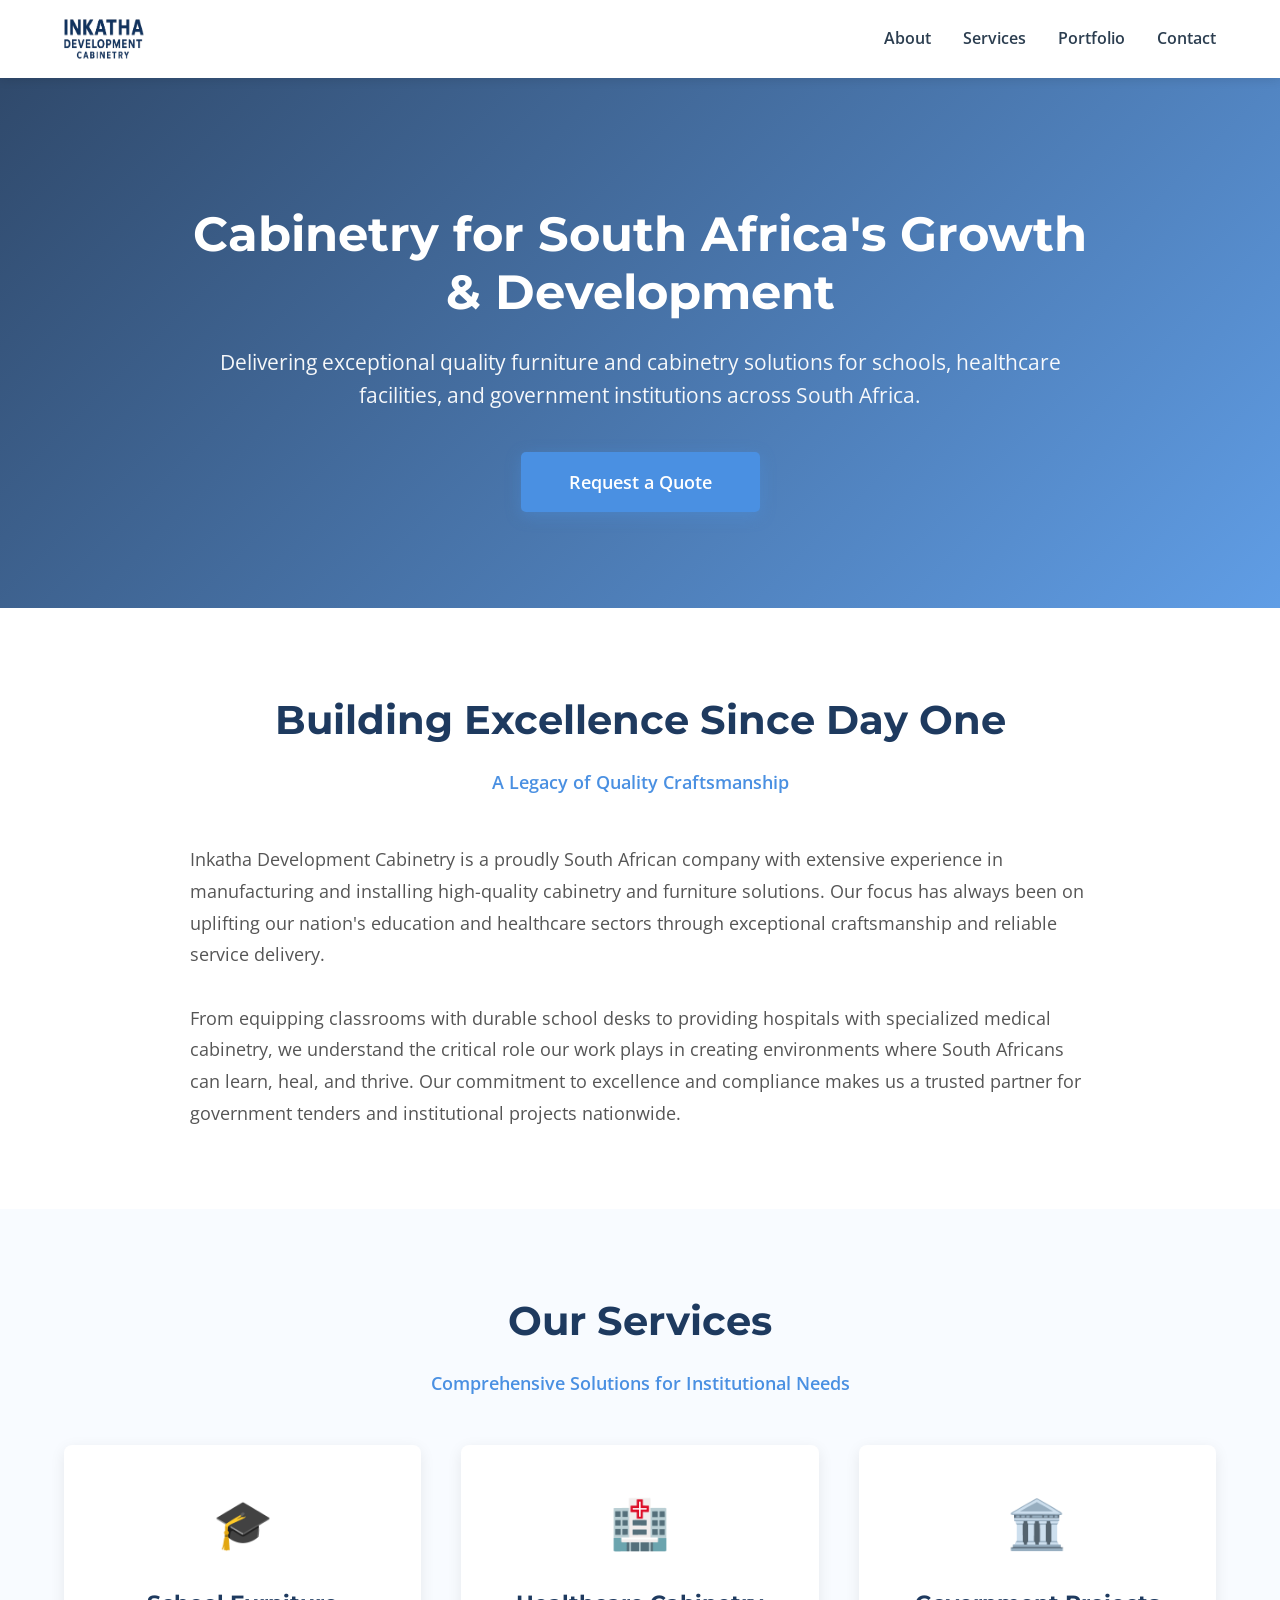
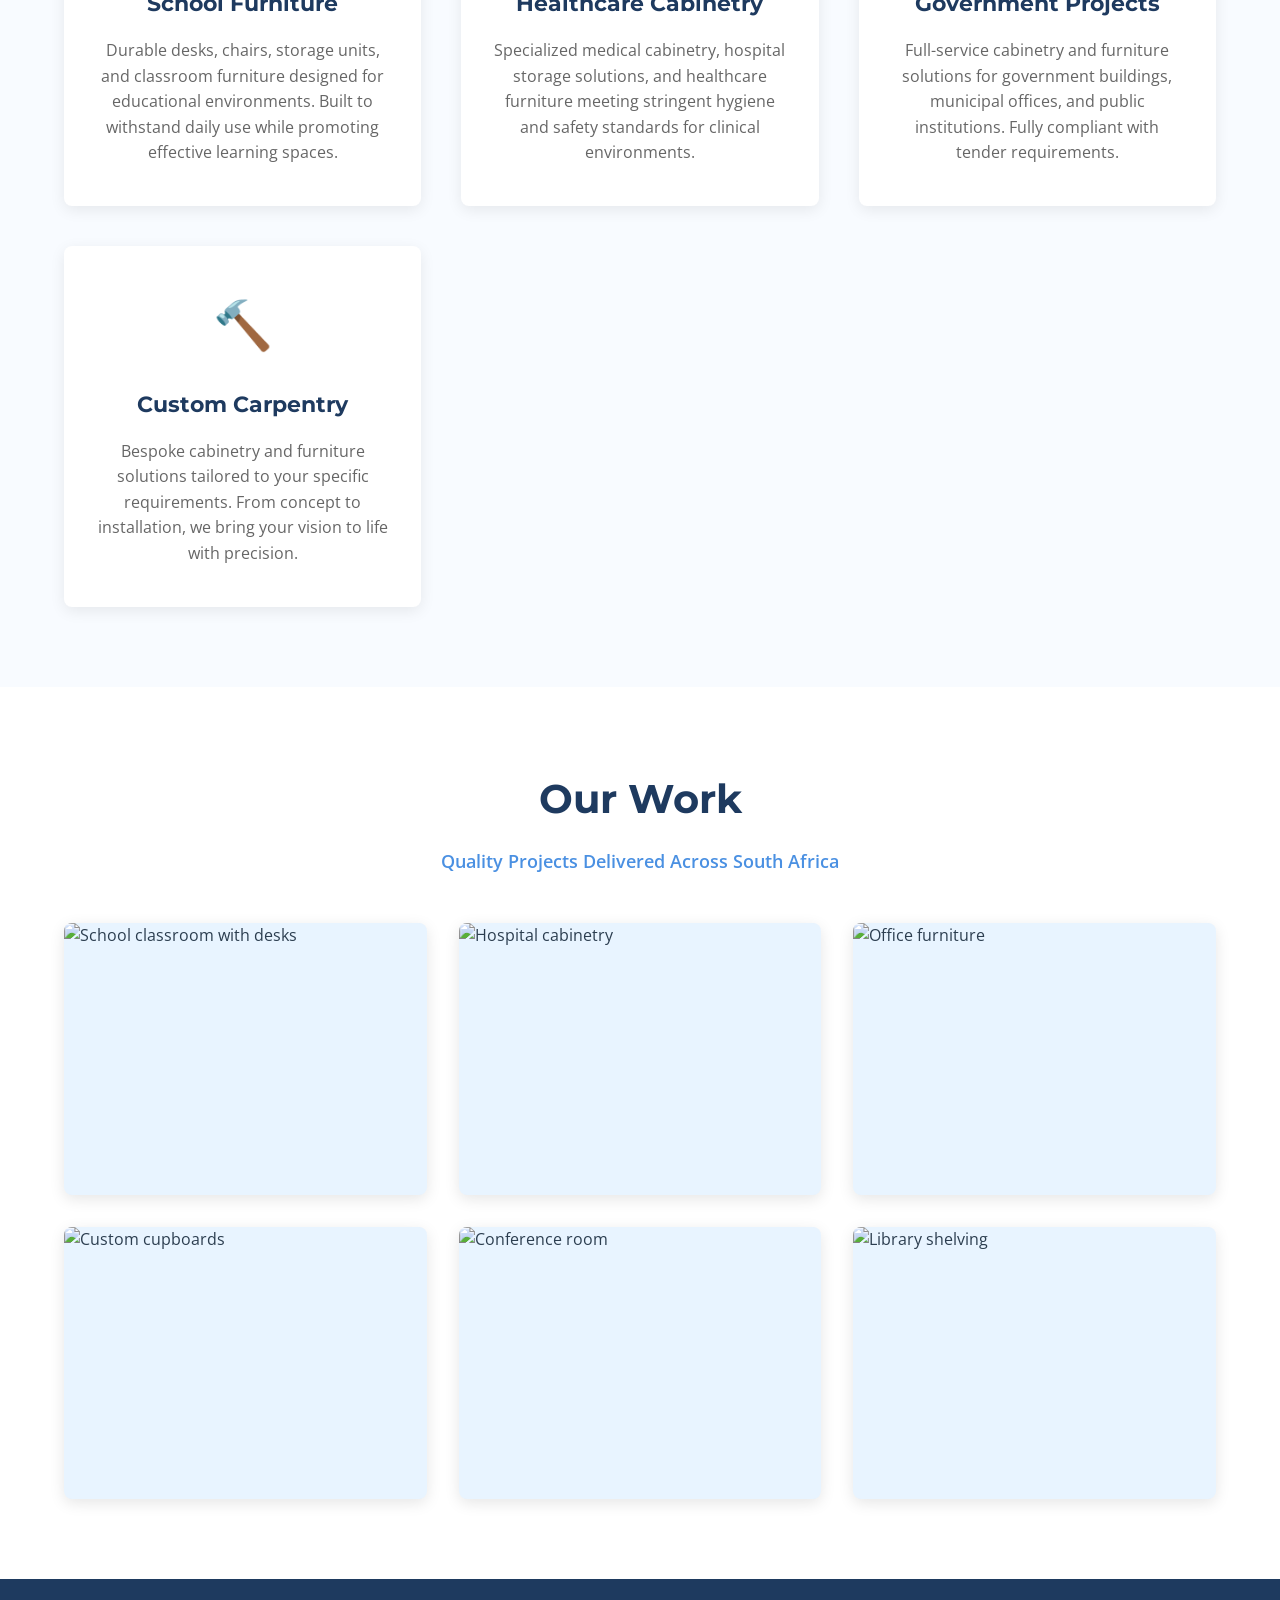
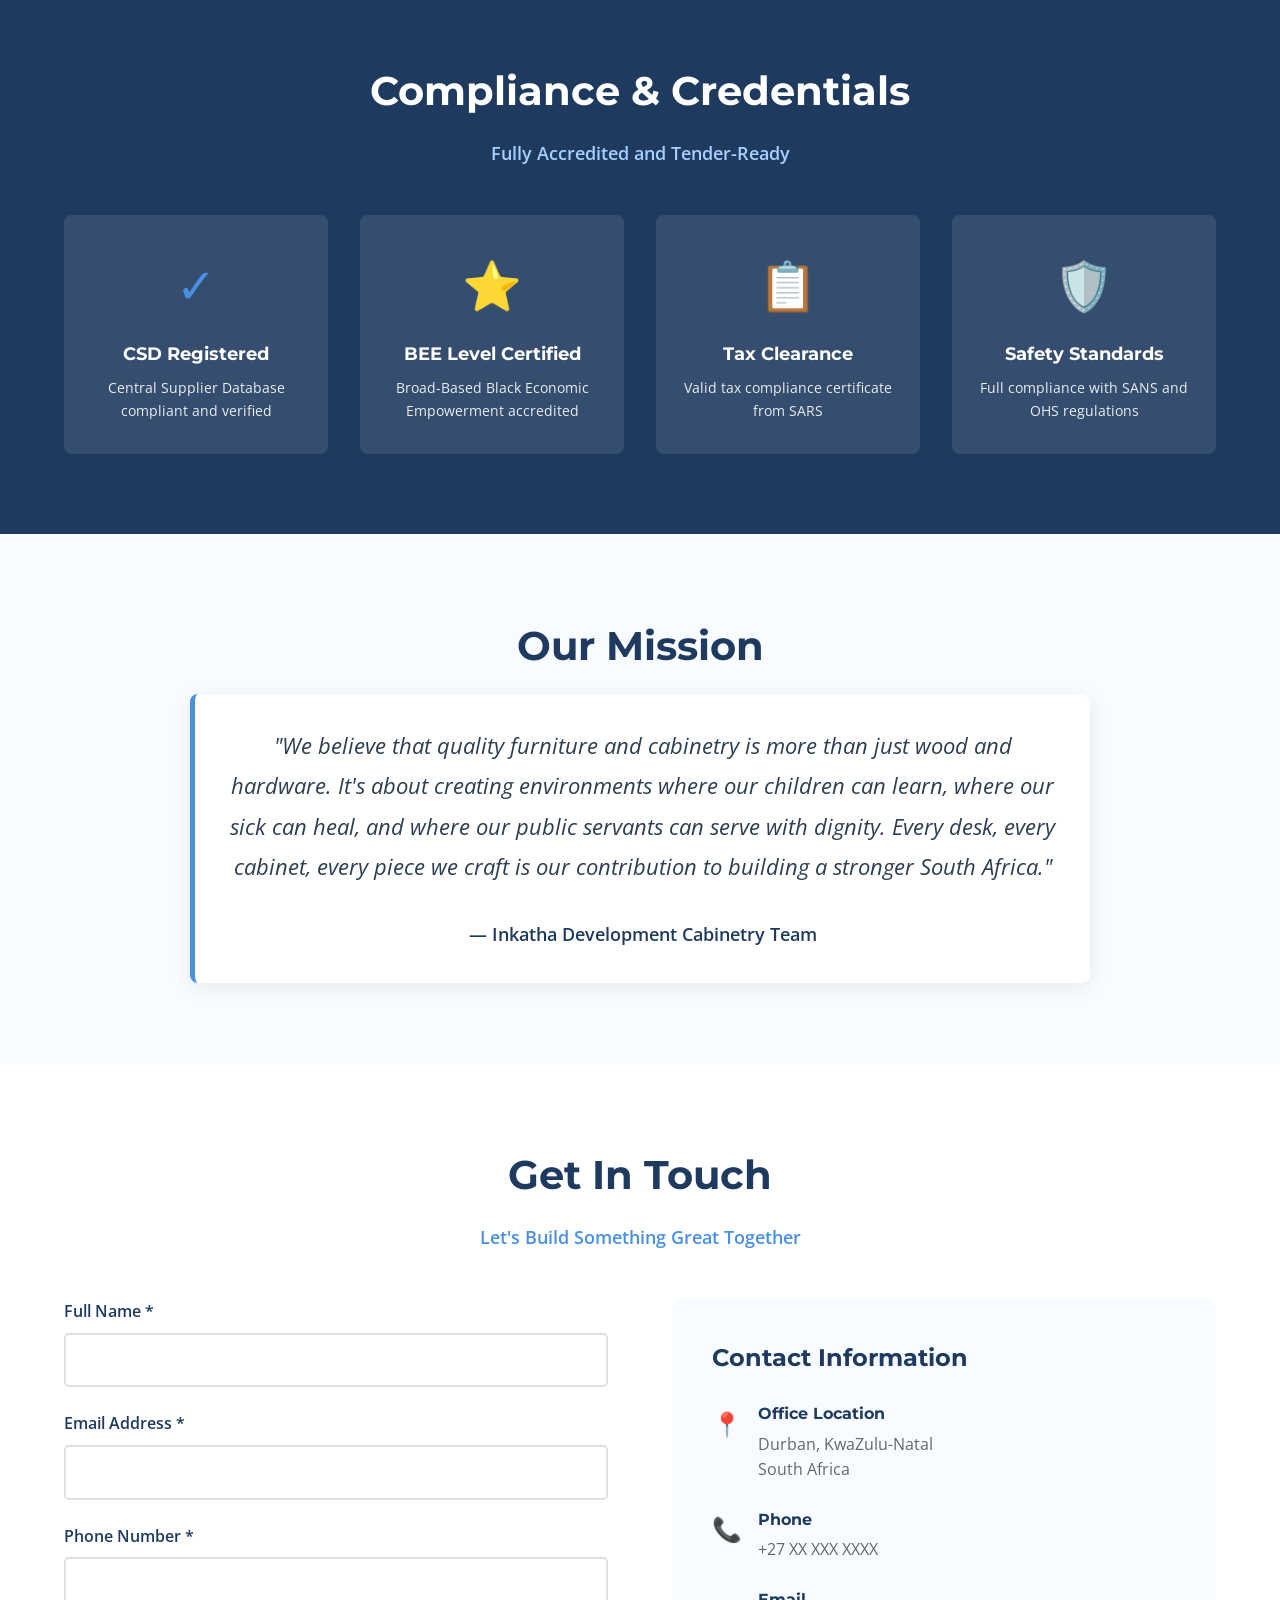
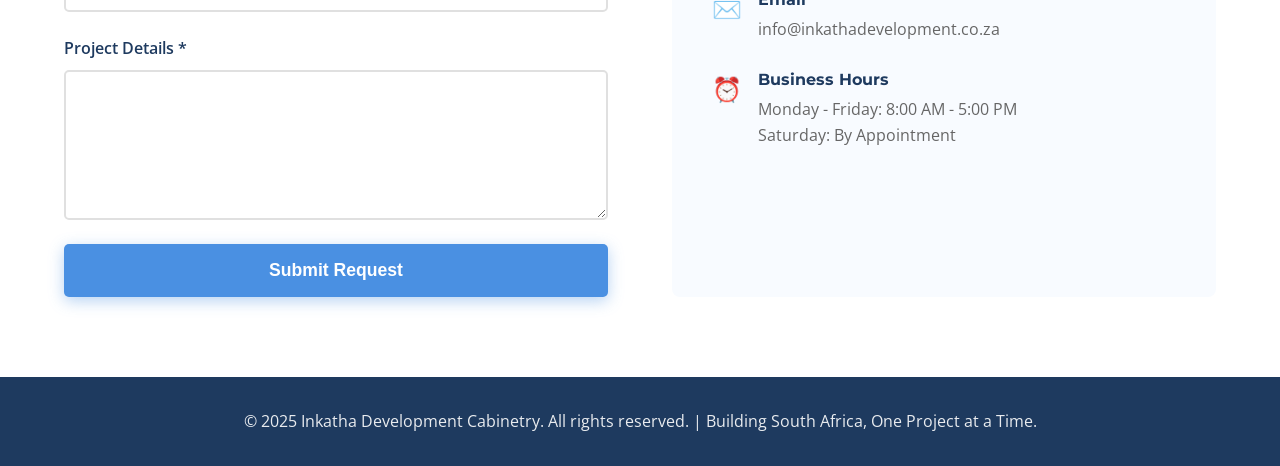
==== index.html @ 053eae83 "added" ====
<!DOCTYPE html>
<html lang="en">
  <head>
    <link rel="stylesheet" href="/styles/navbar.css" />
    <link rel="stylesheet" href="/styles/footer.css" />
    <meta charset="UTF-8" />
    <meta name="viewport" content="width=device-width, initial-scale=1.0" />
    <title>
      Inkatha Development Cabinetry | Professional Cabinetry Solutions
    </title>
    <link
      href="https://fonts.googleapis.com/css2?family=Montserrat:wght@400;600;700&family=Open+Sans:wght@400;600&display=swap"
      rel="stylesheet"
    />
    <style>
      * {
        margin: 0;
        padding: 0;
        box-sizing: border-box;
      }

      body {
        font-family: "Open Sans", sans-serif;
        color: #2c3e50;
        line-height: 1.6;
      }

      h1,
      h2,
      h3,
      h4 {
        font-family: "Montserrat", sans-serif;
      }

      /* Hero Section */
      .hero {
        background: linear-gradient(
            135deg,
            rgba(30, 58, 95, 0.92),
            rgba(74, 144, 226, 0.88)
          ),
          url("https://images.unsplash.com/photo-1497366216548-37526070297c?w=1600")
            center/cover;
        color: white;
        padding: 8rem 5% 6rem;
        text-align: center;
      }

      .hero-content {
        max-width: 900px;
        margin: 0 auto;
      }

      .hero h1 {
        font-size: 3rem;
        margin-bottom: 1.5rem;
        font-weight: 700;
        line-height: 1.2;
      }

      .hero p {
        font-size: 1.3rem;
        margin-bottom: 2.5rem;
        opacity: 0.95;
      }

      .cta-button {
        background: #4a90e2;
        color: white;
        padding: 1rem 3rem;
        font-size: 1.1rem;
        font-weight: 600;
        border: none;
        border-radius: 5px;
        cursor: pointer;
        text-decoration: none;
        display: inline-block;
        transition: all 0.3s;
        box-shadow: 0 4px 15px rgba(74, 144, 226, 0.4);
      }

      .cta-button:hover {
        background: #357abd;
        transform: translateY(-2px);
        box-shadow: 0 6px 20px rgba(74, 144, 226, 0.6);
      }

      /* About Section */
      .about {
        padding: 5rem 5%;
        background: white;
      }

      .section-content {
        max-width: 1200px;
        margin: 0 auto;
      }

      .section-title {
        font-size: 2.5rem;
        color: #1e3a5f;
        margin-bottom: 1rem;
        text-align: center;
      }

      .section-subtitle {
        text-align: center;
        color: #4a90e2;
        font-size: 1.1rem;
        margin-bottom: 3rem;
        font-weight: 600;
      }

      .about-text {
        font-size: 1.1rem;
        line-height: 1.8;
        color: #555;
        max-width: 900px;
        margin: 0 auto;
      }

      /* Services Section */
      .services {
        padding: 5rem 5%;
        background: #f8fbff;
      }

      .services-grid {
        display: grid;
        grid-template-columns: repeat(auto-fit, minmax(280px, 1fr));
        gap: 2.5rem;
        margin-top: 3rem;
      }

      .service-card {
        background: white;
        padding: 2.5rem 2rem;
        border-radius: 8px;
        text-align: center;
        box-shadow: 0 4px 15px rgba(0, 0, 0, 0.08);
        transition: transform 0.3s, box-shadow 0.3s;
      }

      .service-card:hover {
        transform: translateY(-5px);
        box-shadow: 0 8px 25px rgba(74, 144, 226, 0.15);
      }

      .service-icon {
        font-size: 3rem;
        margin-bottom: 1.5rem;
        color: #4a90e2;
      }

      .service-card h3 {
        font-size: 1.4rem;
        color: #1e3a5f;
        margin-bottom: 1rem;
      }

      .service-card p {
        color: #666;
        line-height: 1.6;
      }

      /* Portfolio Section */
      .portfolio {
        padding: 5rem 5%;
        background: white;
      }

      .portfolio-grid {
        display: grid;
        grid-template-columns: repeat(auto-fit, minmax(300px, 1fr));
        gap: 2rem;
        margin-top: 3rem;
      }

      .portfolio-item {
        position: relative;
        overflow: hidden;
        border-radius: 8px;
        box-shadow: 0 4px 15px rgba(0, 0, 0, 0.1);
        aspect-ratio: 4/3;
        background: #e8f4ff;
      }

      .portfolio-item img {
        width: 100%;
        height: 100%;
        object-fit: cover;
        transition: transform 0.3s;
      }

      .portfolio-item:hover img {
        transform: scale(1.05);
      }

      .portfolio-caption {
        position: absolute;
        bottom: 0;
        left: 0;
        right: 0;
        background: linear-gradient(transparent, rgba(30, 58, 95, 0.95));
        color: white;
        padding: 2rem 1.5rem 1.5rem;
        transform: translateY(100%);
        transition: transform 0.3s;
      }

      .portfolio-item:hover .portfolio-caption {
        transform: translateY(0);
      }

      .portfolio-caption h4 {
        font-size: 1.2rem;
        margin-bottom: 0.5rem;
      }

      /* Compliance Section */
      .compliance {
        padding: 5rem 5%;
        background: #1e3a5f;
        color: white;
      }

      .compliance .section-title {
        color: white;
      }

      .compliance .section-subtitle {
        color: #a8d0ff;
      }

      .credentials-grid {
        display: grid;
        grid-template-columns: repeat(auto-fit, minmax(200px, 1fr));
        gap: 2rem;
        margin-top: 3rem;
      }

      .credential-item {
        text-align: center;
        padding: 2rem 1rem;
        background: rgba(255, 255, 255, 0.1);
        border-radius: 8px;
        transition: background 0.3s;
      }

      .credential-item:hover {
        background: rgba(255, 255, 255, 0.15);
      }

      .credential-icon {
        font-size: 3rem;
        margin-bottom: 1rem;
        color: #4a90e2;
      }

      .credential-item h4 {
        font-size: 1.1rem;
        margin-bottom: 0.5rem;
      }

      .credential-item p {
        font-size: 0.9rem;
        opacity: 0.9;
      }

      /* Testimonial Section */
      .testimonial {
        padding: 5rem 5%;
        background: #f8fbff;
        text-align: center;
      }

      .mission-statement {
        max-width: 900px;
        margin: 0 auto;
        font-size: 1.4rem;
        line-height: 1.8;
        color: #2c3e50;
        font-style: italic;
        padding: 2rem;
        border-left: 5px solid #4a90e2;
        background: white;
        border-radius: 8px;
        box-shadow: 0 4px 20px rgba(0, 0, 0, 0.08);
      }

      .mission-author {
        margin-top: 2rem;
        font-style: normal;
        font-weight: 600;
        color: #1e3a5f;
        font-size: 1.1rem;
      }

      /* Contact Section */
      .contact {
        padding: 5rem 5%;
        background: white;
      }

      .contact-container {
        display: grid;
        grid-template-columns: 1fr 1fr;
        gap: 4rem;
        max-width: 1200px;
        margin: 3rem auto 0;
      }

      .contact-form {
        display: flex;
        flex-direction: column;
        gap: 1.5rem;
      }

      .form-group {
        display: flex;
        flex-direction: column;
      }

      .form-group label {
        margin-bottom: 0.5rem;
        color: #1e3a5f;
        font-weight: 600;
      }

      .form-group input,
      .form-group textarea {
        padding: 0.9rem;
        border: 2px solid #e0e0e0;
        border-radius: 5px;
        font-family: "Open Sans", sans-serif;
        font-size: 1rem;
        transition: border-color 0.3s;
      }

      .form-group input:focus,
      .form-group textarea:focus {
        outline: none;
        border-color: #4a90e2;
      }

      .form-group textarea {
        resize: vertical;
        min-height: 150px;
      }

      .contact-info {
        background: #f8fbff;
        padding: 2.5rem;
        border-radius: 8px;
      }

      .contact-info h3 {
        color: #1e3a5f;
        margin-bottom: 1.5rem;
        font-size: 1.5rem;
      }

      .info-item {
        display: flex;
        align-items: flex-start;
        margin-bottom: 1.5rem;
      }

      .info-icon {
        font-size: 1.5rem;
        color: #4a90e2;
        margin-right: 1rem;
        margin-top: 0.2rem;
      }

      .info-text h4 {
        color: #1e3a5f;
        margin-bottom: 0.3rem;
        font-size: 1rem;
      }

      .info-text p {
        color: #666;
        line-height: 1.6;
      }

      /* Footer */
      footer {
        background: #1e3a5f;
        color: white;
        padding: 2rem 5%;
        text-align: center;
      }

      footer p {
        opacity: 0.9;
      }

      /* Responsive Design */
      @media (max-width: 768px) {
        .hero h1 {
          font-size: 2rem;
        }

        .hero p {
          font-size: 1.1rem;
        }

        .contact-container {
          grid-template-columns: 1fr;
          gap: 2rem;
        }

        .section-title {
          font-size: 2rem;
        }
      }
    </style>
  </head>
  <body>
    <!-- Navigation -->
    <nav>
      <div class="nav-container">
        <img src="/images/logo.png" height="40px" width="80px" alt="">
        <ul class="nav-links">
          <li><a href="#about">About</a></li>
          <li><a href="#services">Services</a></li>
          <li><a href="#portfolio">Portfolio</a></li>
          <li><a href="#contact">Contact</a></li>
        </ul>
      </div>
    </nav>

    <!-- Hero Section -->
    <section class="hero">
      <div class="hero-content">
        <h1>Cabinetry for South Africa's Growth & Development</h1>
        <p>
          Delivering exceptional quality furniture and cabinetry solutions for
          schools, healthcare facilities, and government institutions across
          South Africa.
        </p>
        <a href="#contact" class="cta-button">Request a Quote</a>
      </div>
    </section>

    <!-- About Section -->
    <section class="about" id="about">
      <div class="section-content">
        <h2 class="section-title">Building Excellence Since Day One</h2>
        <p class="section-subtitle">A Legacy of Quality Craftsmanship</p>
        <div class="about-text">
          <p>
            Inkatha Development Cabinetry is a proudly South African company
            with extensive experience in manufacturing and installing
            high-quality cabinetry and furniture solutions. Our focus has always
            been on uplifting our nation's education and healthcare sectors
            through exceptional craftsmanship and reliable service delivery.
          </p>
          <br />
          <p>
            From equipping classrooms with durable school desks to providing
            hospitals with specialized medical cabinetry, we understand the
            critical role our work plays in creating environments where South
            Africans can learn, heal, and thrive. Our commitment to excellence
            and compliance makes us a trusted partner for government tenders and
            institutional projects nationwide.
          </p>
        </div>
      </div>
    </section>

    <!-- Services Section -->
    <section class="services" id="services">
      <div class="section-content">
        <h2 class="section-title">Our Services</h2>
        <p class="section-subtitle">
          Comprehensive Solutions for Institutional Needs
        </p>
        <div class="services-grid">
          <div class="service-card">
            <div class="service-icon">🎓</div>
            <h3>School Furniture</h3>
            <p>
              Durable desks, chairs, storage units, and classroom furniture
              designed for educational environments. Built to withstand daily
              use while promoting effective learning spaces.
            </p>
          </div>
          <div class="service-card">
            <div class="service-icon">🏥</div>
            <h3>Healthcare Cabinetry</h3>
            <p>
              Specialized medical cabinetry, hospital storage solutions, and
              healthcare furniture meeting stringent hygiene and safety
              standards for clinical environments.
            </p>
          </div>
          <div class="service-card">
            <div class="service-icon">🏛️</div>
            <h3>Government Projects</h3>
            <p>
              Full-service cabinetry and furniture solutions for government
              buildings, municipal offices, and public institutions. Fully
              compliant with tender requirements.
            </p>
          </div>
          <div class="service-card">
            <div class="service-icon">🔨</div>
            <h3>Custom Carpentry</h3>
            <p>
              Bespoke cabinetry and furniture solutions tailored to your
              specific requirements. From concept to installation, we bring your
              vision to life with precision.
            </p>
          </div>
        </div>
      </div>
    </section>

    <!-- Portfolio Section -->
    <section class="portfolio" id="portfolio">
      <div class="section-content">
        <h2 class="section-title">Our Work</h2>
        <p class="section-subtitle">
          Quality Projects Delivered Across South Africa
        </p>
        <div class="portfolio-grid">
          <div class="portfolio-item">
            <img
              src="https://images.unsplash.com/photo-1509062522246-3755977927d7?w=600"
              alt="School classroom with desks"
            />
            <div class="portfolio-caption">
              <h4>Primary School Desks</h4>
              <p>
                Complete classroom furniture installation for 15 classrooms in
                KZN
              </p>
            </div>
          </div>
          <div class="portfolio-item">
            <img
              src="https://images.unsplash.com/photo-1519494026892-80bbd2d6fd0d?w=600"
              alt="Hospital cabinetry"
            />
            <div class="portfolio-caption">
              <h4>Medical Storage Units</h4>
              <p>
                Custom cabinetry for hospital pharmacy and storage facilities
              </p>
            </div>
          </div>
          <div class="portfolio-item">
            <img
              src="https://images.unsplash.com/photo-1497366811353-6870744d04b2?w=600"
              alt="Office furniture"
            />
            <div class="portfolio-caption">
              <h4>Government Office Fit-Out</h4>
              <p>Complete office furniture solution for municipal building</p>
            </div>
          </div>
          <div class="portfolio-item">
            <img
              src="https://images.unsplash.com/photo-1581291518633-83b4ebd1d83e?w=600"
              alt="Custom cupboards"
            />
            <div class="portfolio-caption">
              <h4>Storage Solutions</h4>
              <p>Heavy-duty storage cupboards for educational institution</p>
            </div>
          </div>
          <div class="portfolio-item">
            <img
              src="https://images.unsplash.com/photo-1497366754035-f200968a6e72?w=600"
              alt="Conference room"
            />
            <div class="portfolio-caption">
              <h4>Boardroom Furniture</h4>
              <p>Elegant conference tables and seating for corporate client</p>
            </div>
          </div>
          <div class="portfolio-item">
            <img
              src="https://images.unsplash.com/photo-1454165804606-c3d57bc86b40?w=600"
              alt="Library shelving"
            />
            <div class="portfolio-caption">
              <h4>Library Shelving Systems</h4>
              <p>Custom shelving and study furniture for school library</p>
            </div>
          </div>
        </div>
      </div>
    </section>

    <!-- Compliance Section -->
    <section class="compliance">
      <div class="section-content">
        <h2 class="section-title">Compliance & Credentials</h2>
        <p class="section-subtitle">Fully Accredited and Tender-Ready</p>
        <div class="credentials-grid">
          <div class="credential-item">
            <div class="credential-icon">✓</div>
            <h4>CSD Registered</h4>
            <p>Central Supplier Database compliant and verified</p>
          </div>
          <div class="credential-item">
            <div class="credential-icon">⭐</div>
            <h4>BEE Level Certified</h4>
            <p>Broad-Based Black Economic Empowerment accredited</p>
          </div>
          <div class="credential-item">
            <div class="credential-icon">📋</div>
            <h4>Tax Clearance</h4>
            <p>Valid tax compliance certificate from SARS</p>
          </div>
          <div class="credential-item">
            <div class="credential-icon">🛡️</div>
            <h4>Safety Standards</h4>
            <p>Full compliance with SANS and OHS regulations</p>
          </div>
        </div>
      </div>
    </section>

    <!-- Testimonial/Mission Section -->
    <section class="testimonial">
      <div class="section-content">
        <h2 class="section-title">Our Mission</h2>
        <div class="mission-statement">
          "We believe that quality furniture and cabinetry is more than just
          wood and hardware. It's about creating environments where our children
          can learn, where our sick can heal, and where our public servants can
          serve with dignity. Every desk, every cabinet, every piece we craft is
          our contribution to building a stronger South Africa."
          <p class="mission-author">— Inkatha Development Cabinetry Team</p>
        </div>
      </div>
    </section>

    <!-- Contact Section -->
    <section class="contact" id="contact">
      <div class="section-content">
        <h2 class="section-title">Get In Touch</h2>
        <p class="section-subtitle">Let's Build Something Great Together</p>
        <div class="contact-container">
          <form class="contact-form">
            <div class="form-group">
              <label for="name">Full Name *</label>
              <input type="text" id="name" name="name" required />
            </div>
            <div class="form-group">
              <label for="email">Email Address *</label>
              <input type="email" id="email" name="email" required />
            </div>
            <div class="form-group">
              <label for="phone">Phone Number *</label>
              <input type="tel" id="phone" name="phone" required />
            </div>
            <div class="form-group">
              <label for="message">Project Details *</label>
              <textarea id="message" name="message" required></textarea>
            </div>
            <button type="submit" class="cta-button">Submit Request</button>
          </form>
          <div class="contact-info">
            <h3>Contact Information</h3>
            <div class="info-item">
              <div class="info-icon">📍</div>
              <div class="info-text">
                <h4>Office Location</h4>
                <p>Durban, KwaZulu-Natal<br />South Africa</p>
              </div>
            </div>
            <div class="info-item">
              <div class="info-icon">📞</div>
              <div class="info-text">
                <h4>Phone</h4>
                <p>+27 XX XXX XXXX</p>
              </div>
            </div>
            <div class="info-item">
              <div class="info-icon">✉️</div>
              <div class="info-text">
                <h4>Email</h4>
                <p>info@inkathadevelopment.co.za</p>
              </div>
            </div>
            <div class="info-item">
              <div class="info-icon">⏰</div>
              <div class="info-text">
                <h4>Business Hours</h4>
                <p>
                  Monday - Friday: 8:00 AM - 5:00 PM<br />Saturday: By
                  Appointment
                </p>
              </div>
            </div>
          </div>
        </div>
      </div>
    </section>

    <!-- Footer -->
    <footer>
      <p>
        &copy; 2025 Inkatha Development Cabinetry. All rights reserved. |
        Building South Africa, One Project at a Time.
      </p>
    </footer>
  </body>
</html>
---- styles/navbar.css ----
/* Navigation */
nav {
    background: white;
    padding: 1.2rem 5%;
    box-shadow: 0 2px 10px rgba(0,0,0,0.1);
    position: sticky;
    top: 0;
    z-index: 1000;
}

.nav-container {
    max-width: 1400px;
    margin: 0 auto;
    display: flex;
    justify-content: space-between;
    align-items: center;
}

.logo {
    font-size: 1.5rem;
    font-weight: 700;
    color: #1e3a5f;
    font-family: 'Montserrat', sans-serif;
}

.nav-links {
    display: flex;
    gap: 2rem;
    list-style: none;
}

.nav-links a {
    color: #2c3e50;
    text-decoration: none;
    font-weight: 600;
    transition: color 0.3s;
}

.nav-links a:hover {
    color: #4a90e2;
}

/* Responsive Design for Navigation */
@media (max-width: 768px) {
    .nav-links {
        display: none;
    }
}
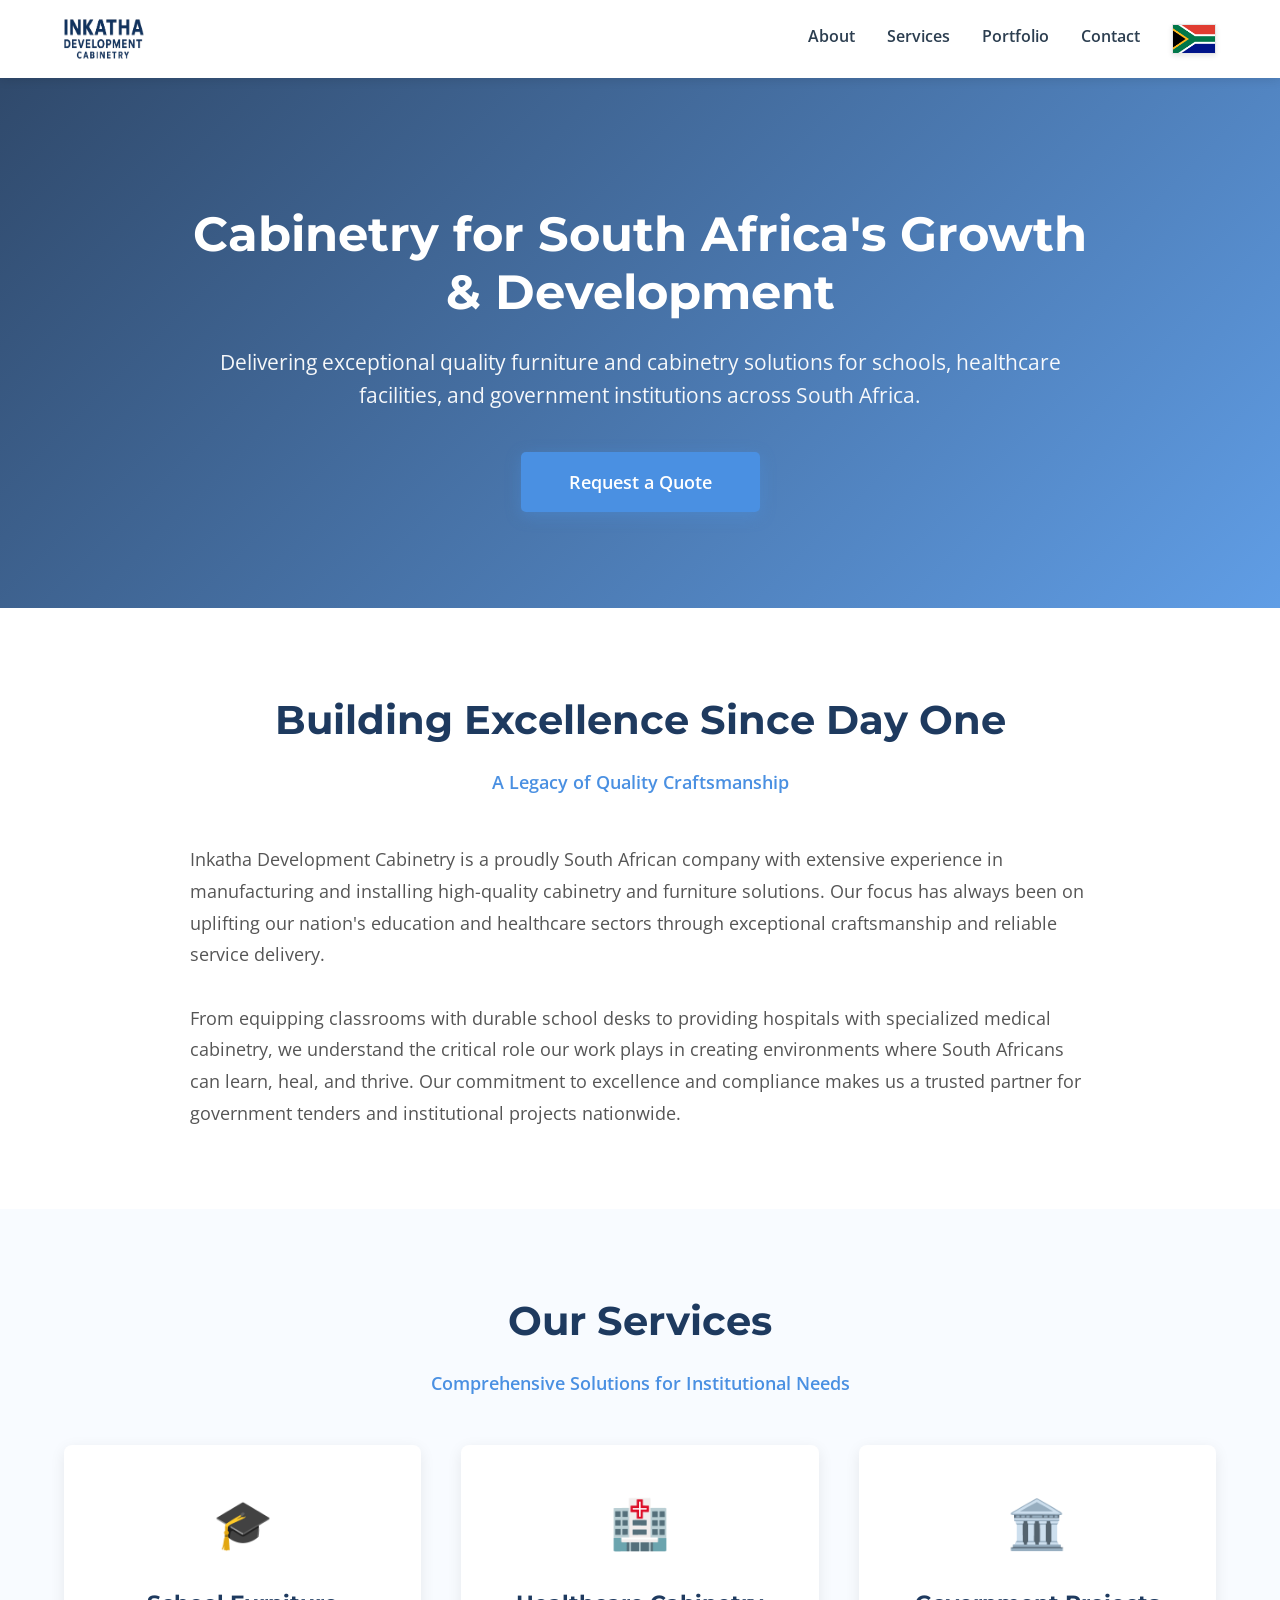
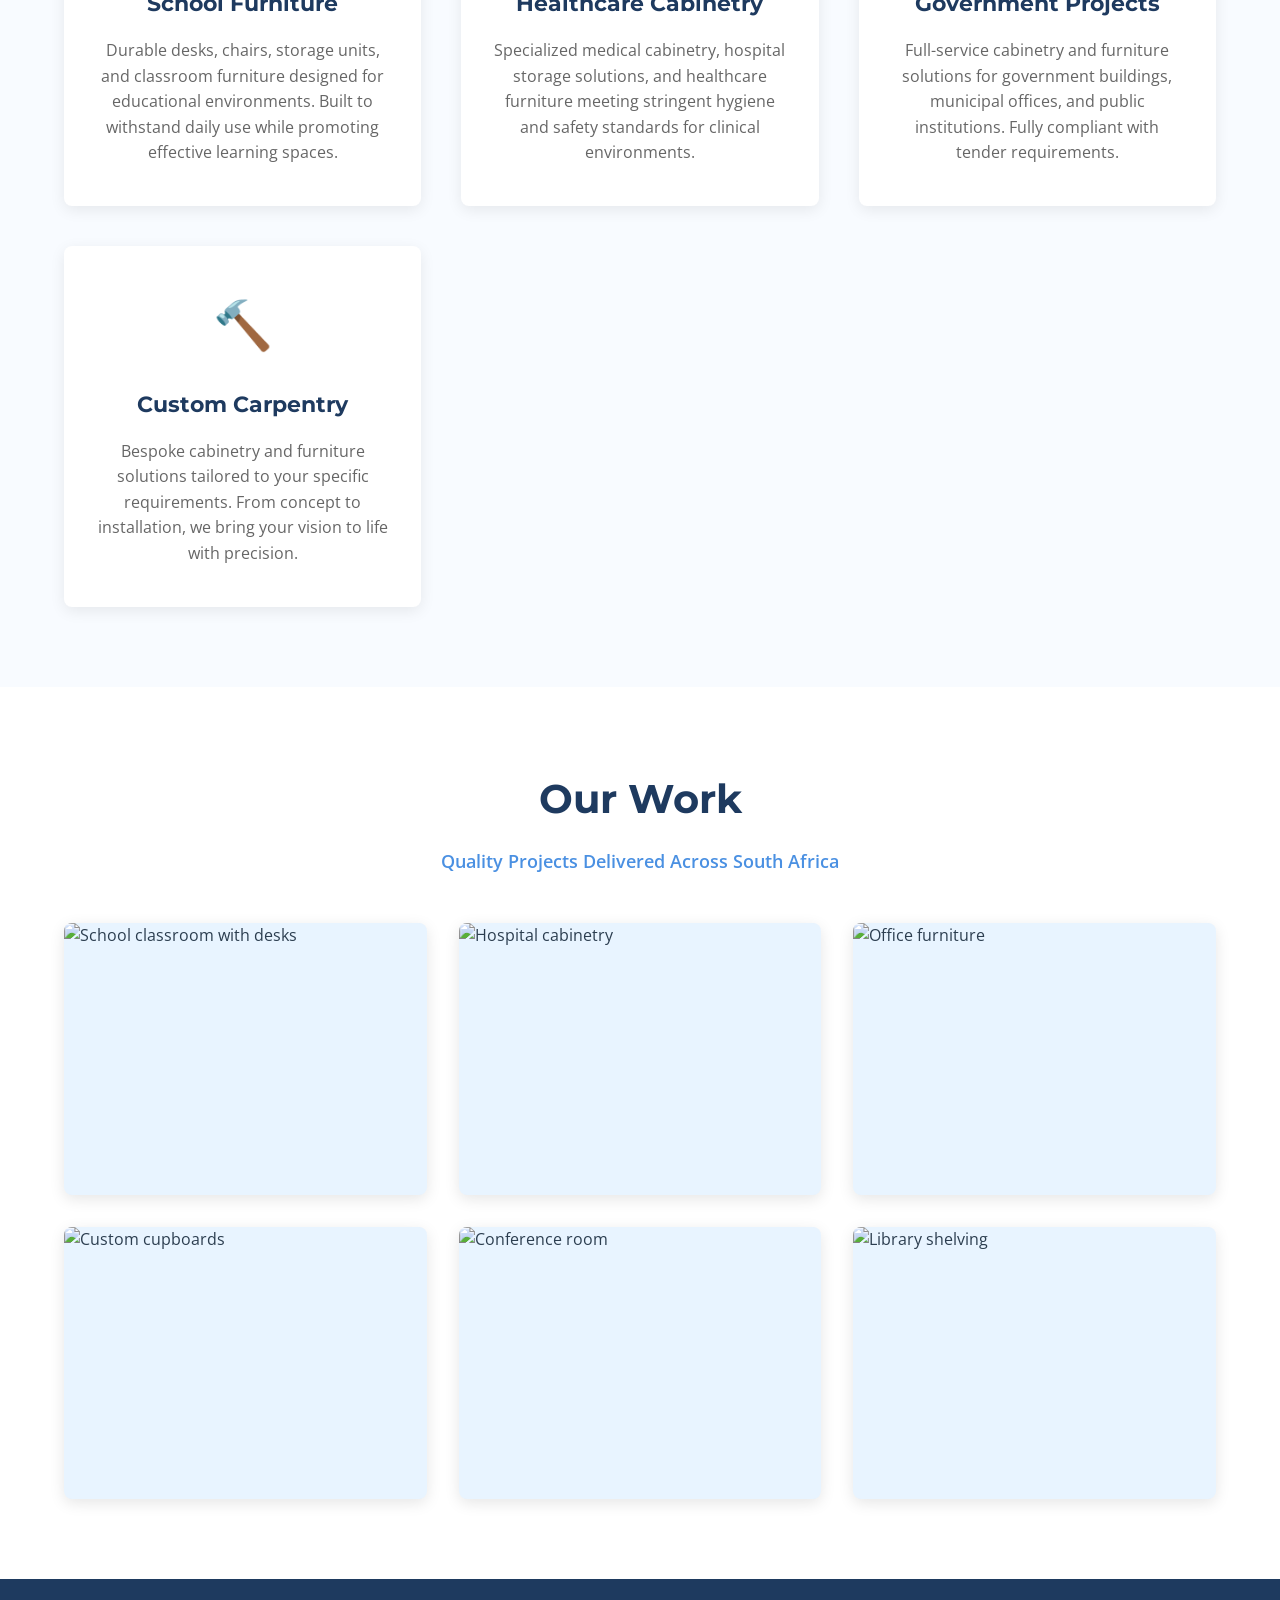
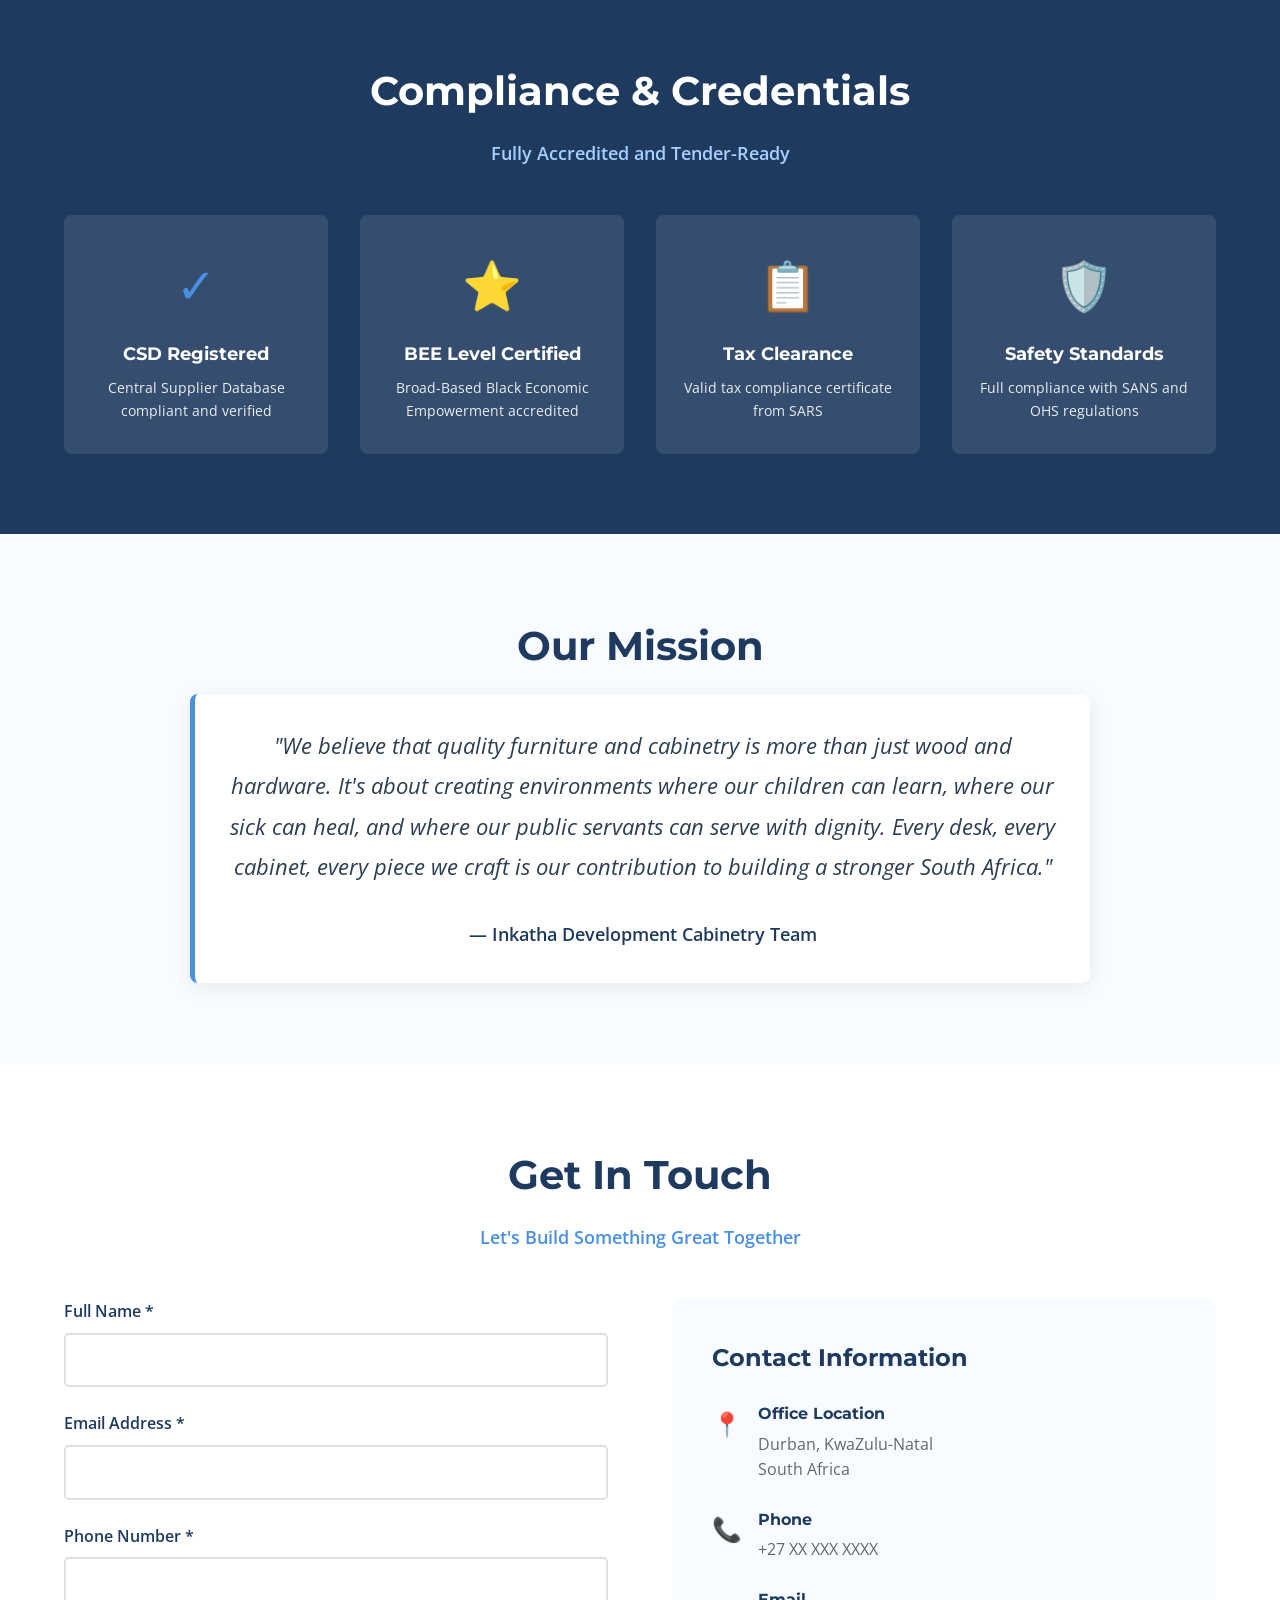
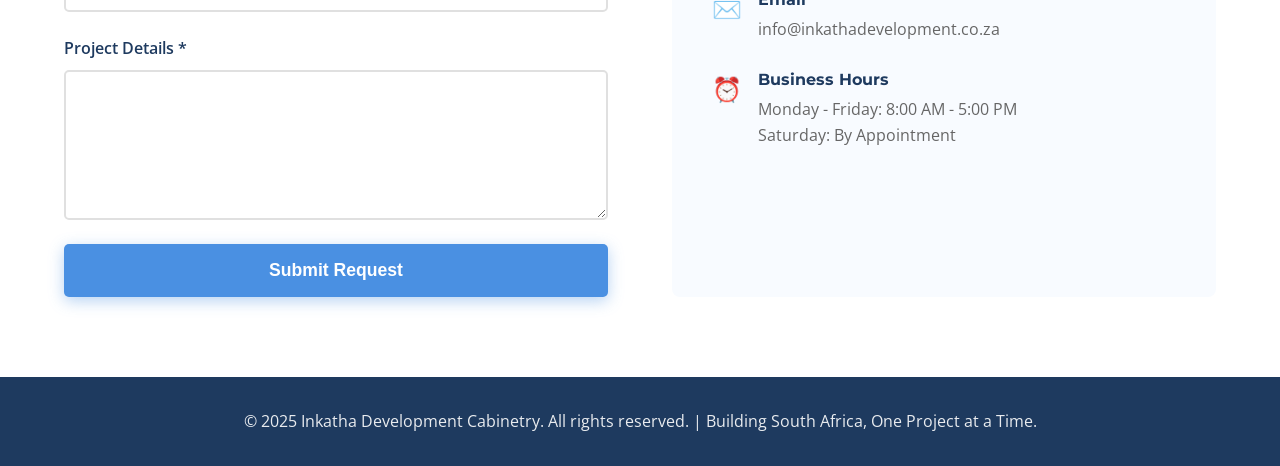
==== commit bdad305d: "added" ====
--- a/index.html
+++ b/index.html
@@ -427,6 +427,9 @@
           <li><a href="#services">Services</a></li>
           <li><a href="#portfolio">Portfolio</a></li>
           <li><a href="#contact">Contact</a></li>
+          <div class="flag-container">
+            <img src="/images/Flag_of_South_Africa.svg.webp" alt="South African Flag" class="sa-flag" />
+          </div>
         </ul>
       </div>
     </nav>
--- a/styles/navbar.css
+++ b/styles/navbar.css
@@ -45,4 +45,25 @@
     .nav-links {
         display: none;
     }
+}
+
+
+.flag-container {
+    display: flex;
+    align-items: center;
+    margin-left: auto;
+}
+
+.sa-flag {
+    height: 30px;
+    width: auto;
+    border: 1px solid rgba(0, 0, 0, 0.1);
+    box-shadow: 0 2px 5px rgba(0, 0, 0, 0.1);
+}
+
+/* Responsive Design for Flag */
+@media (max-width: 768px) {
+    .sa-flag {
+        height: 25px;
+    }
 }
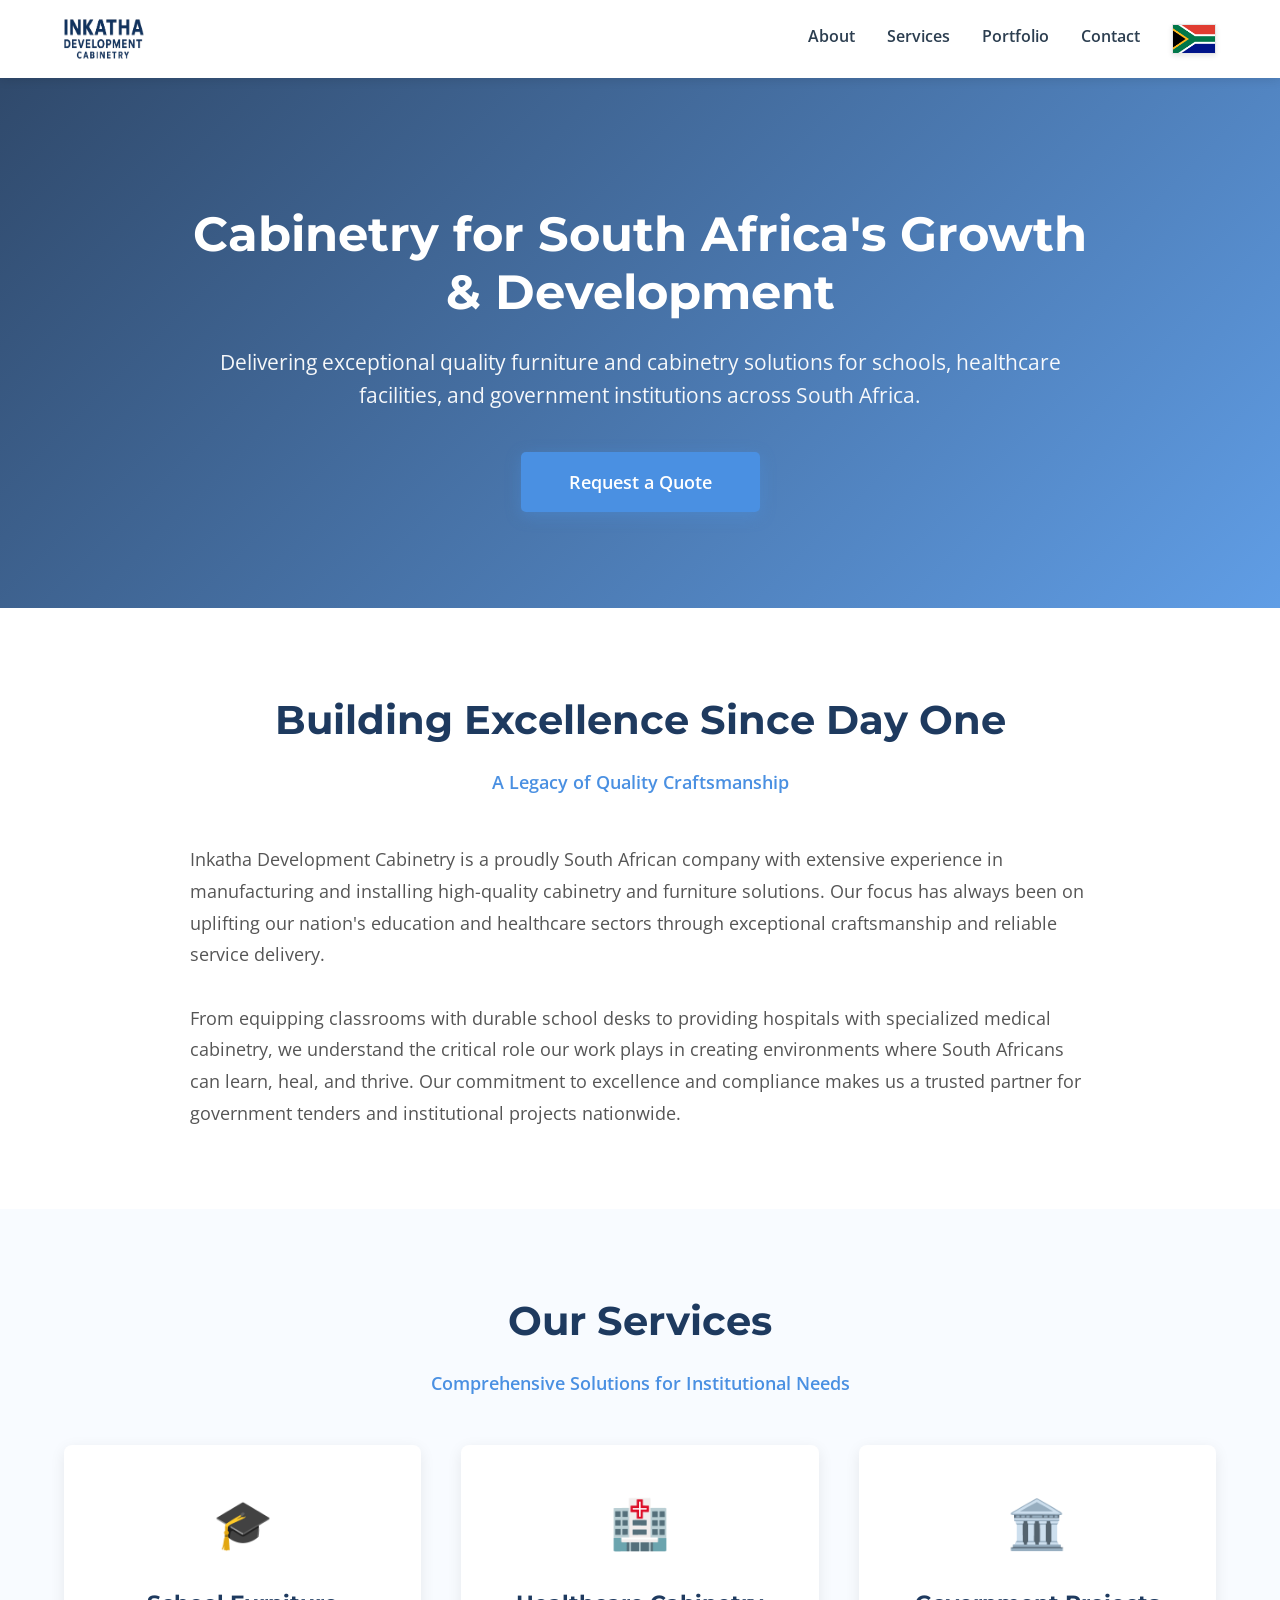
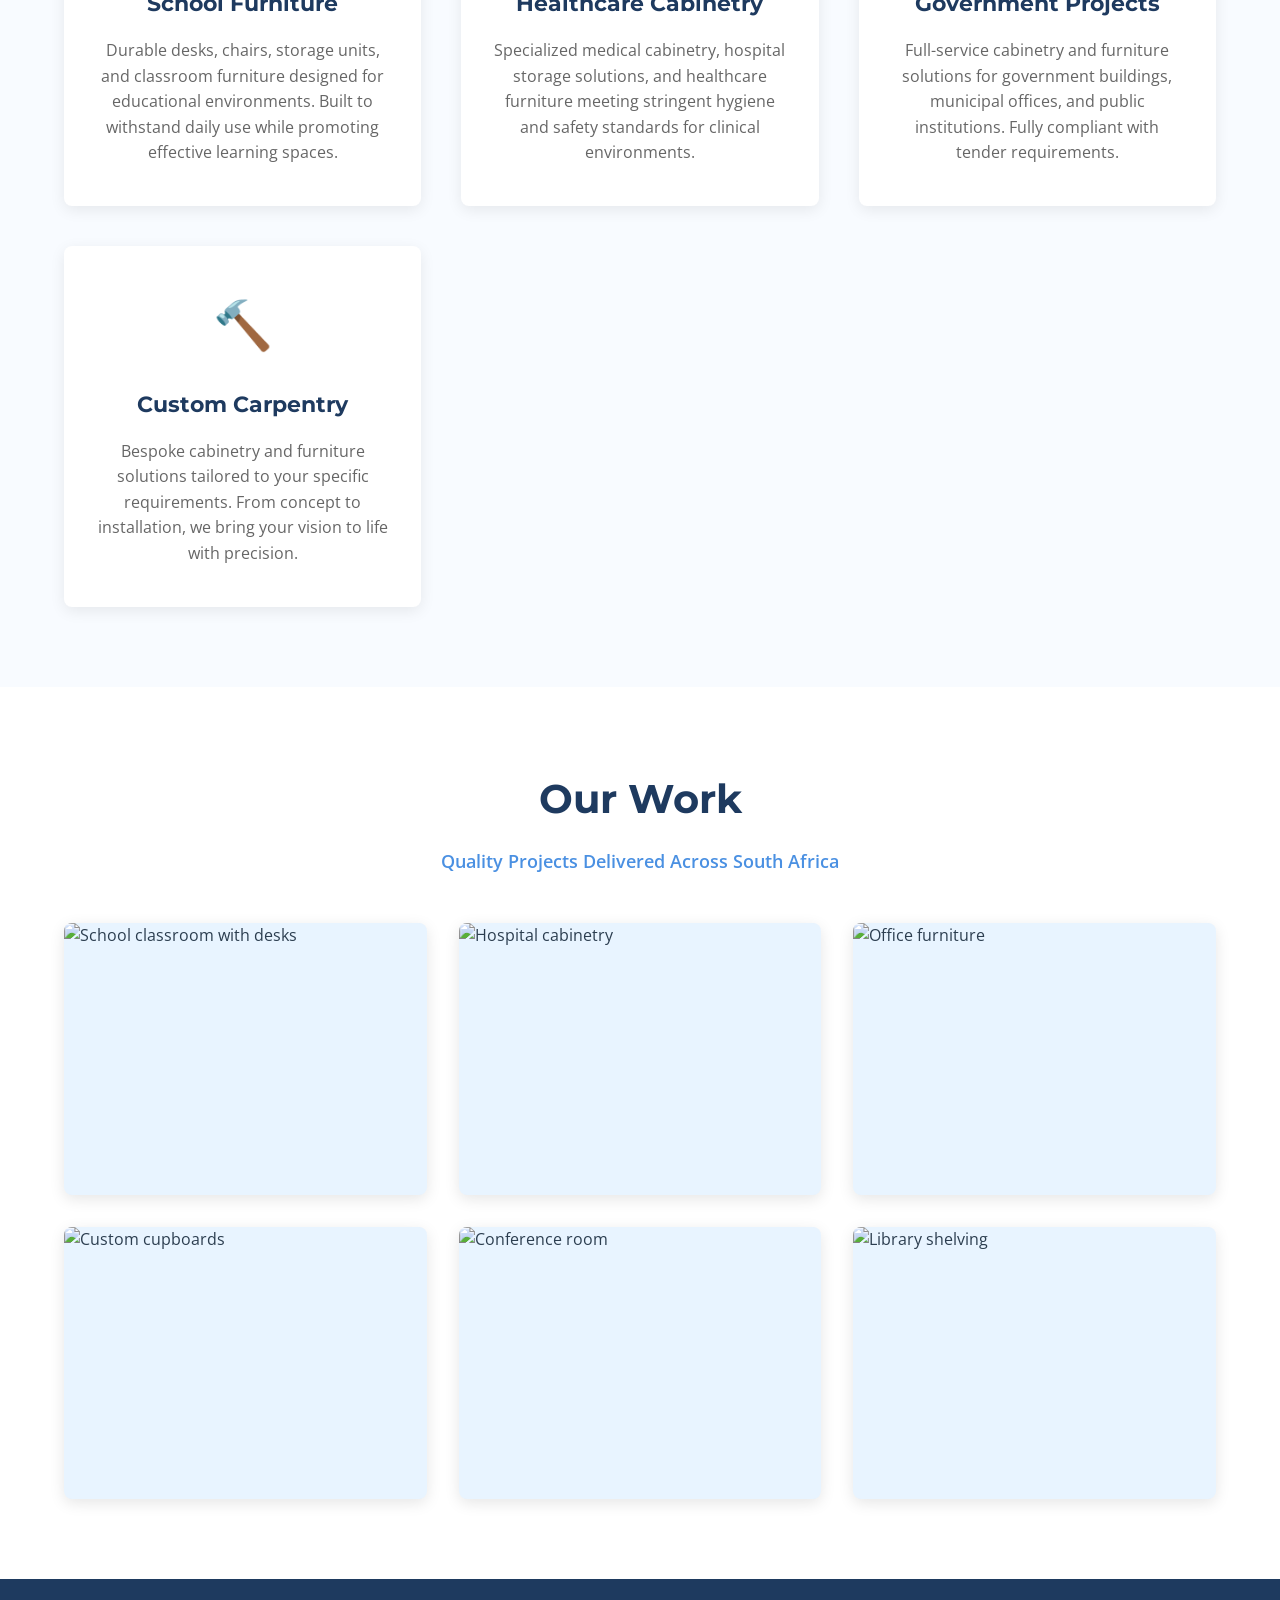
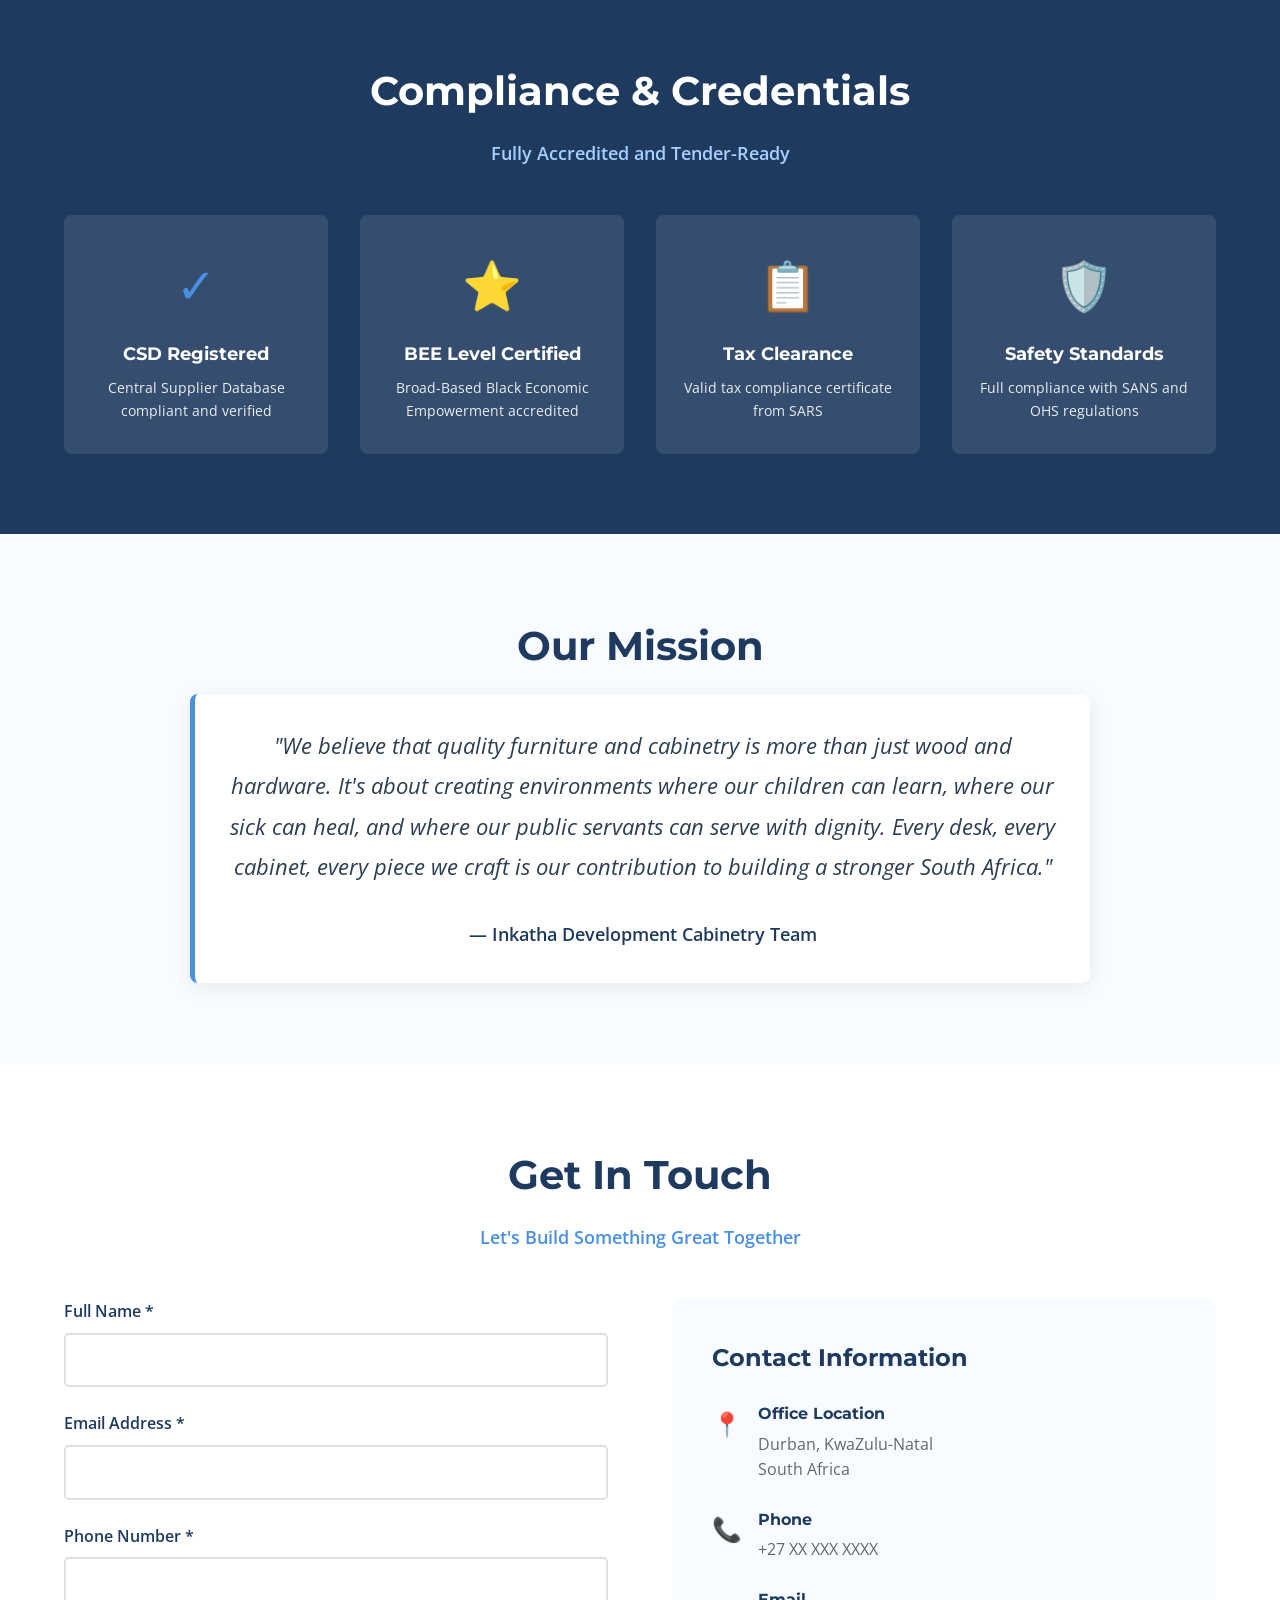
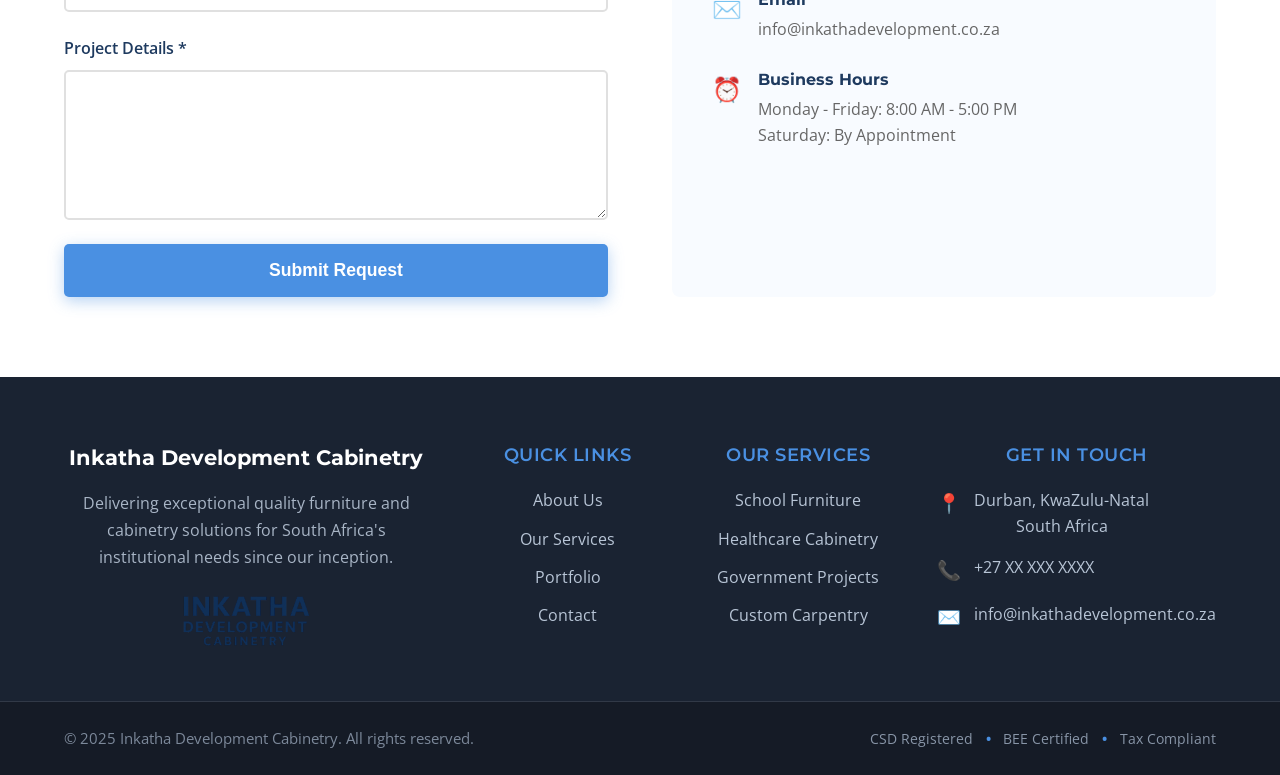
==== commit 039172c3: "added" ====
--- a/index.html
+++ b/index.html
@@ -706,12 +706,78 @@
       </div>
     </section>
 
-    <!-- Footer -->
-    <footer>
-      <p>
-        &copy; 2025 Inkatha Development Cabinetry. All rights reserved. |
-        Building South Africa, One Project at a Time.
-      </p>
-    </footer>
+<!-- Footer -->
+<footer class="main-footer">
+  <div class="footer-content">
+    <div class="footer-grid">
+      <!-- Company Info Column -->
+      <div class="footer-column">
+        <h3>Inkatha Development Cabinetry</h3>
+        <p>
+          Delivering exceptional quality furniture and cabinetry solutions for
+          South Africa's institutional needs since our inception.
+        </p>
+        <div class="footer-logo">
+          <img src="/images/logo.png" alt="Inkatha Development" height="50" />
+        </div>
+      </div>
+
+      <!-- Quick Links Column -->
+      <div class="footer-column">
+        <h4>Quick Links</h4>
+        <ul class="footer-links">
+          <li><a href="#about">About Us</a></li>
+          <li><a href="#services">Our Services</a></li>
+          <li><a href="#portfolio">Portfolio</a></li>
+          <li><a href="#contact">Contact</a></li>
+        </ul>
+      </div>
+
+      <!-- Services Column -->
+      <div class="footer-column">
+        <h4>Our Services</h4>
+        <ul class="footer-links">
+          <li><a href="#services">School Furniture</a></li>
+          <li><a href="#services">Healthcare Cabinetry</a></li>
+          <li><a href="#services">Government Projects</a></li>
+          <li><a href="#services">Custom Carpentry</a></li>
+        </ul>
+      </div>
+
+      <!-- Contact Column -->
+      <div class="footer-column">
+        <h4>Get In Touch</h4>
+        <ul class="footer-contact">
+          <li>
+            <span class="contact-icon">📍</span>
+            <span>Durban, KwaZulu-Natal<br />South Africa</span>
+          </li>
+          <li>
+            <span class="contact-icon">📞</span>
+            <span>+27 XX XXX XXXX</span>
+          </li>
+          <li>
+            <span class="contact-icon">✉️</span>
+            <span>info@inkathadevelopment.co.za</span>
+          </li>
+        </ul>
+      </div>
+    </div>
+
+    <!-- Bottom Bar -->
+    <div class="footer-bottom">
+      <div class="footer-bottom-content">
+        <p>&copy; 2025 Inkatha Development Cabinetry. All rights reserved.</p>
+        <div class="footer-certifications">
+          <span>CSD Registered</span>
+          <span class="separator">•</span>
+          <span>BEE Certified</span>
+          <span class="separator">•</span>
+          <span>Tax Compliant</span>
+        </div>
+      </div>
+    </div>
+  </div>
+</footer>
   </body>
 </html>
--- a/styles/footer.css
+++ b/styles/footer.css
@@ -0,0 +1,154 @@
+/* Corporate Footer Styles */
+.main-footer {
+  background: #1a2332;
+  color: #e0e6ed;
+  padding: 0;
+  margin-top: 0;
+}
+
+.footer-content {
+  max-width: 1400px;
+  margin: 0 auto;
+}
+
+.footer-grid {
+  display: grid;
+  grid-template-columns: 2fr 1fr 1fr 1.5fr;
+  gap: 3rem;
+  padding: 4rem 5% 3rem;
+  border-bottom: 1px solid rgba(255, 255, 255, 0.1);
+}
+
+.footer-column h3 {
+  color: #ffffff;
+  font-size: 1.3rem;
+  margin-bottom: 1rem;
+  font-weight: 700;
+}
+
+.footer-column h4 {
+  color: #4a90e2;
+  font-size: 1.1rem;
+  margin-bottom: 1.2rem;
+  font-weight: 600;
+  text-transform: uppercase;
+  letter-spacing: 0.5px;
+}
+
+.footer-column p {
+  line-height: 1.7;
+  color: #b8c5d6;
+  margin-bottom: 1.5rem;
+}
+
+.footer-logo {
+  margin-top: 1.5rem;
+  opacity: 0.9;
+}
+
+/* Footer Links */
+.footer-links {
+  list-style: none;
+  padding: 0;
+  margin: 0;
+}
+
+.footer-links li {
+  margin-bottom: 0.8rem;
+}
+
+.footer-links a {
+  color: #b8c5d6;
+  text-decoration: none;
+  transition: color 0.3s, padding-left 0.3s;
+  display: inline-block;
+}
+
+.footer-links a:hover {
+  color: #4a90e2;
+  padding-left: 5px;
+}
+
+/* Footer Contact */
+.footer-contact {
+  list-style: none;
+  padding: 0;
+  margin: 0;
+}
+
+.footer-contact li {
+  display: flex;
+  align-items: flex-start;
+  margin-bottom: 1rem;
+  color: #b8c5d6;
+}
+
+.contact-icon {
+  font-size: 1.2rem;
+  margin-right: 0.8rem;
+  color: #4a90e2;
+  min-width: 20px;
+}
+
+/* Footer Bottom */
+.footer-bottom {
+  background: #151b26;
+  padding: 1.5rem 5%;
+}
+
+.footer-bottom-content {
+  display: flex;
+  justify-content: space-between;
+  align-items: center;
+  flex-wrap: wrap;
+  gap: 1rem;
+}
+
+.footer-bottom p {
+  margin: 0;
+  color: #8895a7;
+  font-size: 0.95rem;
+}
+
+.footer-certifications {
+  display: flex;
+  align-items: center;
+  gap: 0.8rem;
+  color: #8895a7;
+  font-size: 0.9rem;
+}
+
+.footer-certifications span {
+  white-space: nowrap;
+}
+
+.separator {
+  color: #4a90e2;
+  font-weight: bold;
+}
+
+/* Responsive Footer */
+@media (max-width: 1024px) {
+  .footer-grid {
+    grid-template-columns: 1fr 1fr;
+    gap: 2.5rem;
+  }
+}
+
+@media (max-width: 768px) {
+  .footer-grid {
+    grid-template-columns: 1fr;
+    gap: 2rem;
+    padding: 3rem 5% 2rem;
+  }
+
+  .footer-bottom-content {
+    flex-direction: column;
+    text-align: center;
+  }
+
+  .footer-certifications {
+    flex-wrap: wrap;
+    justify-content: center;
+  }
+}
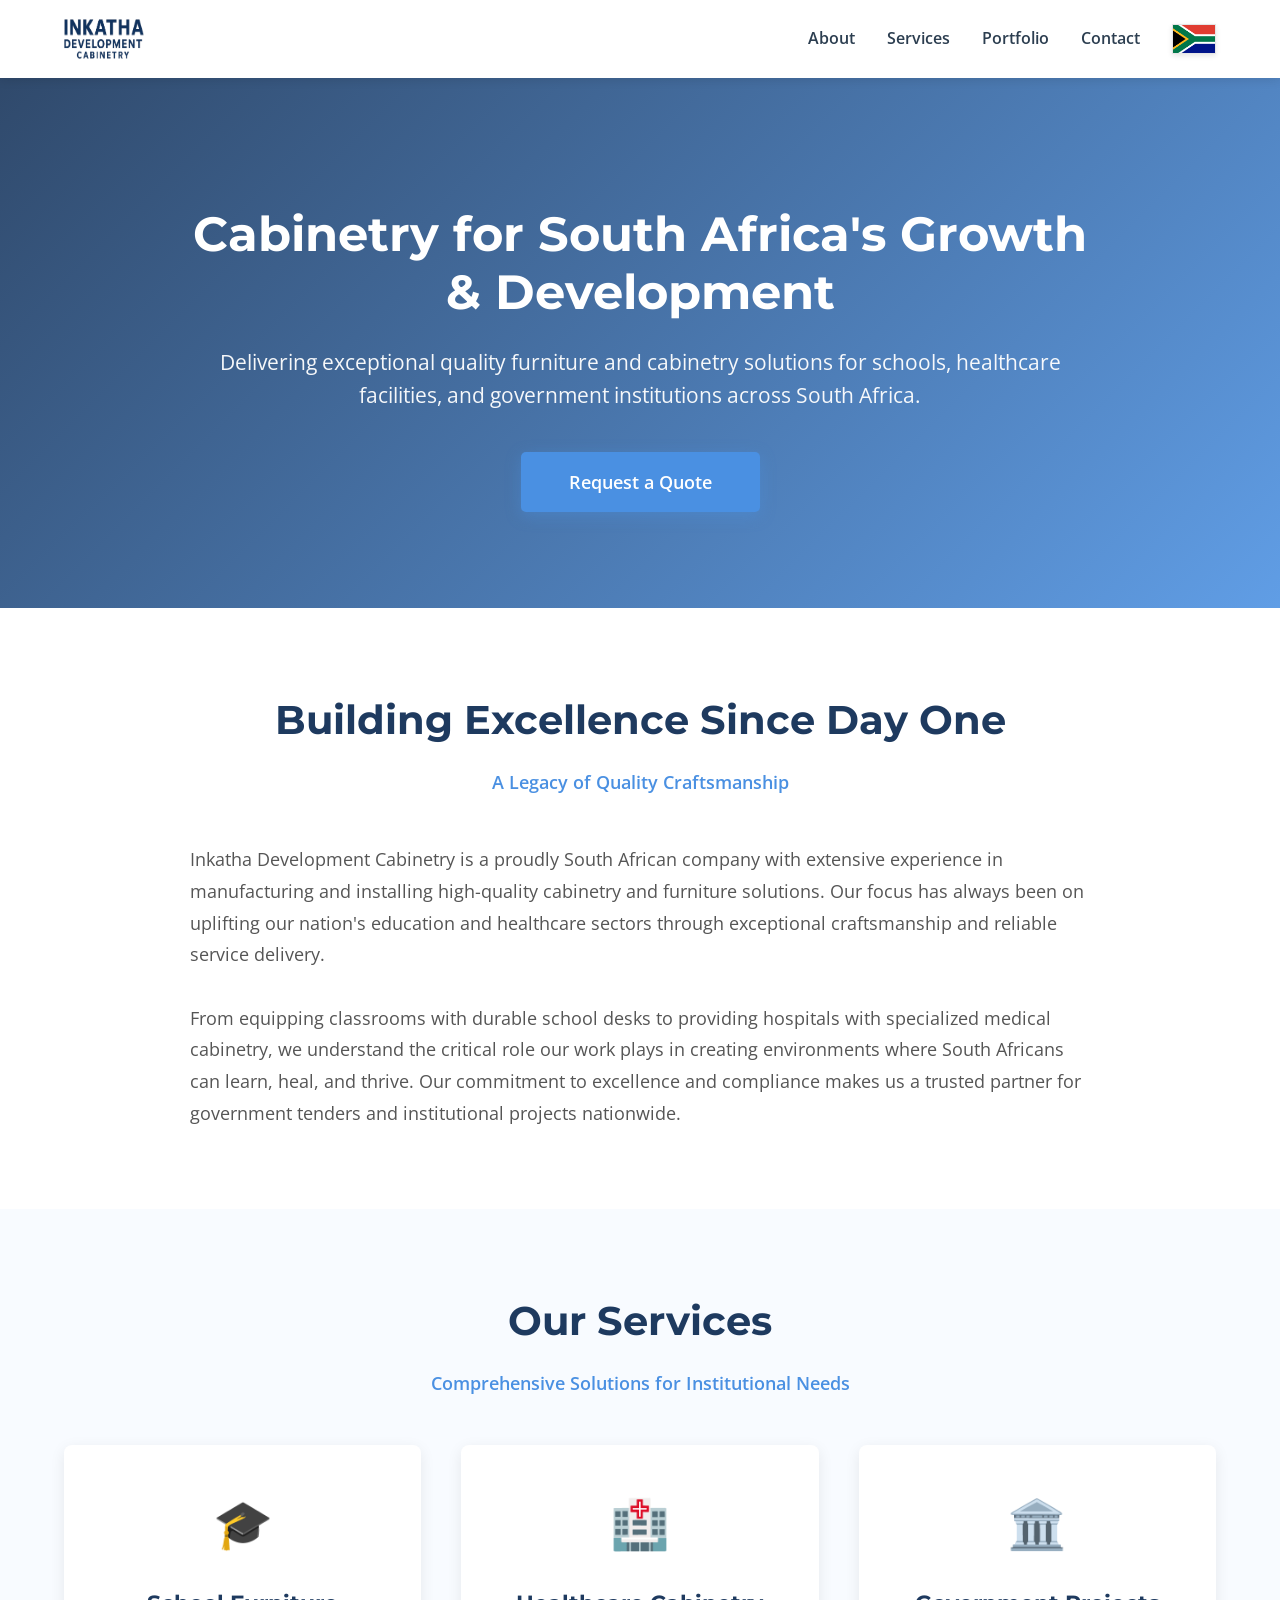
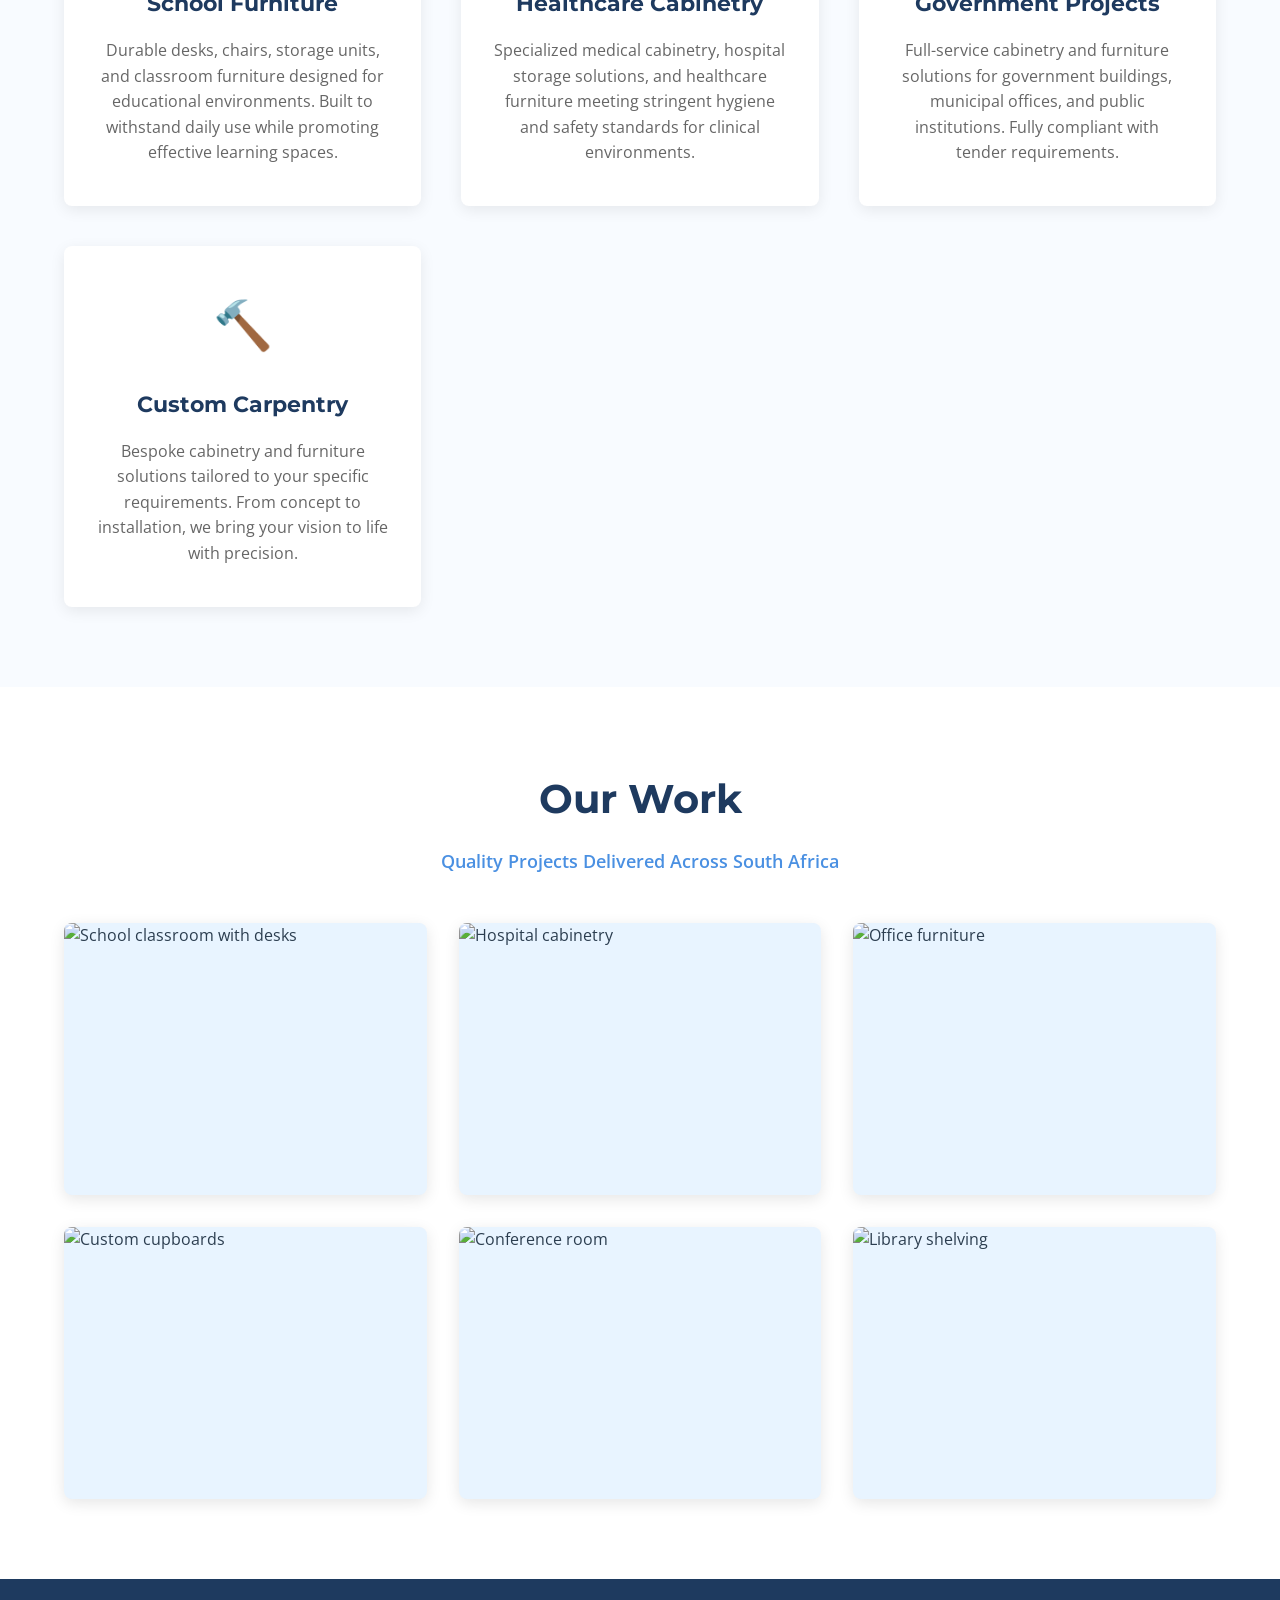
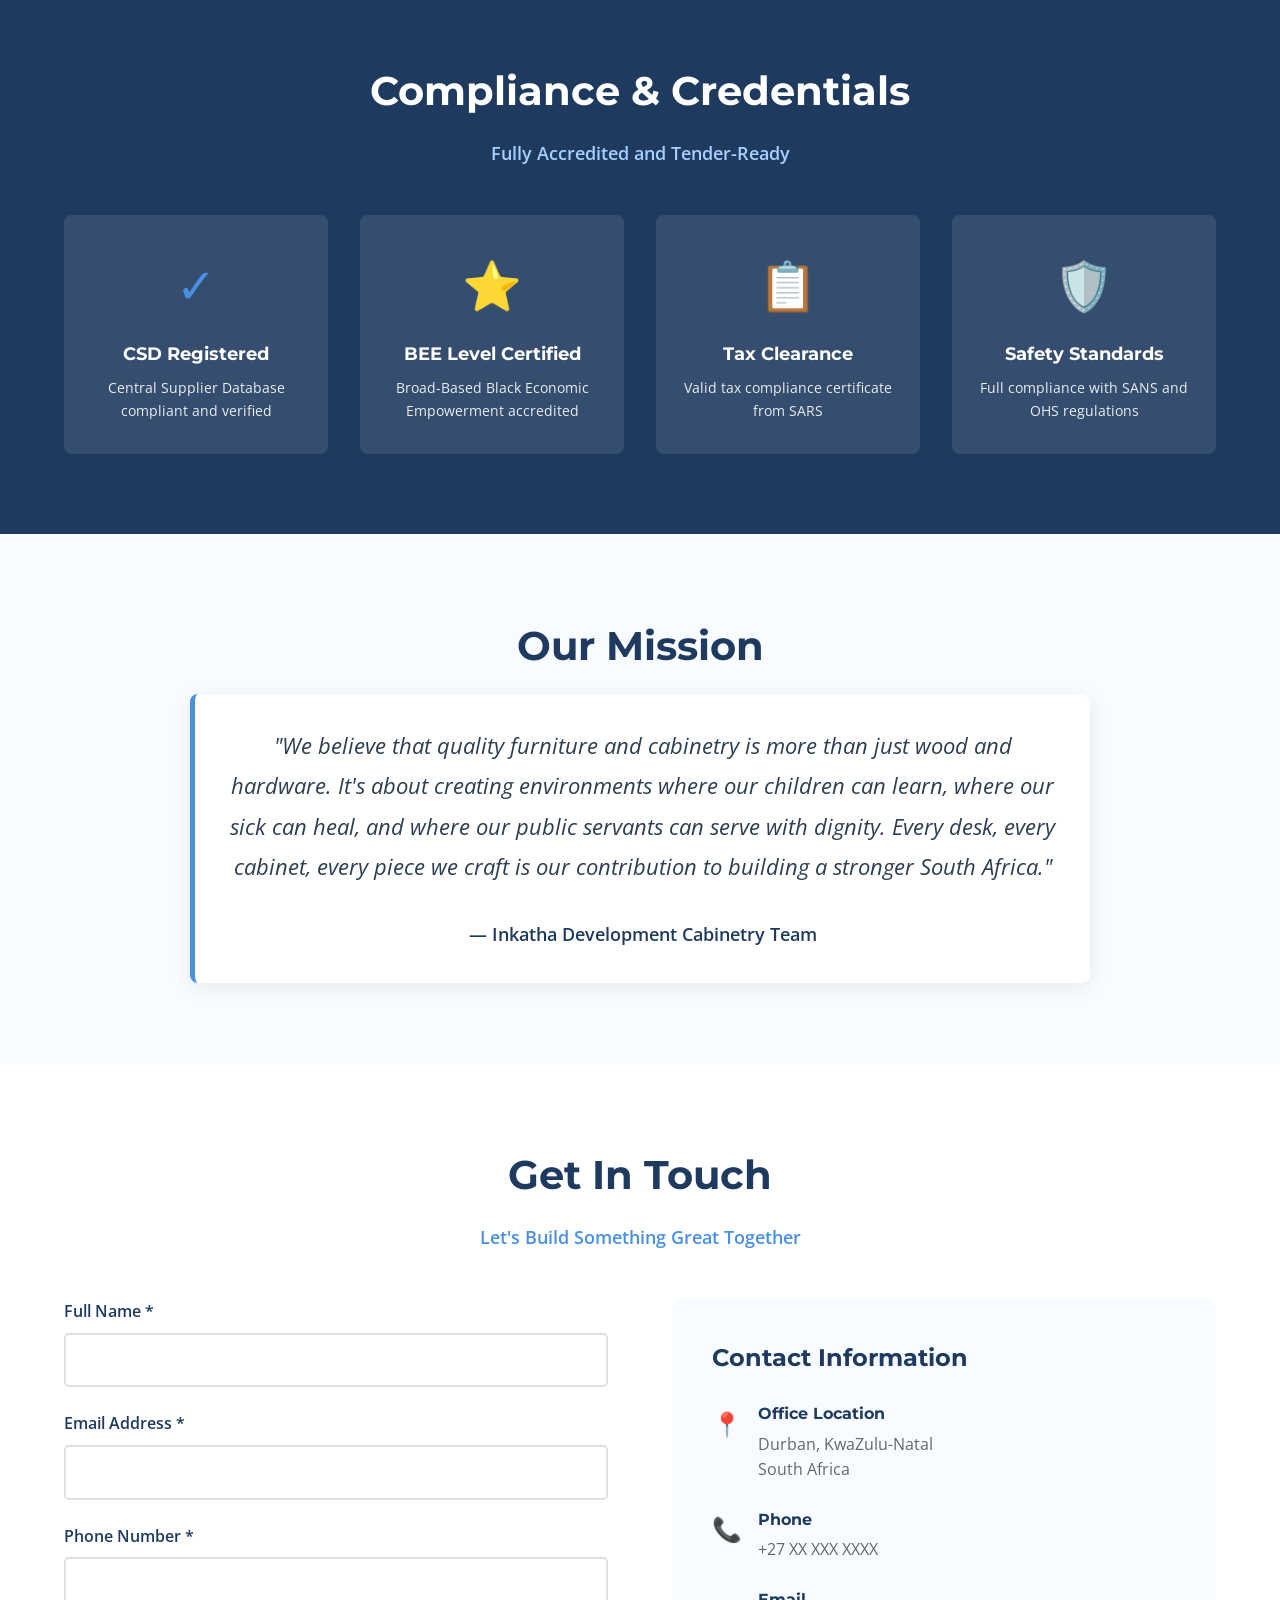
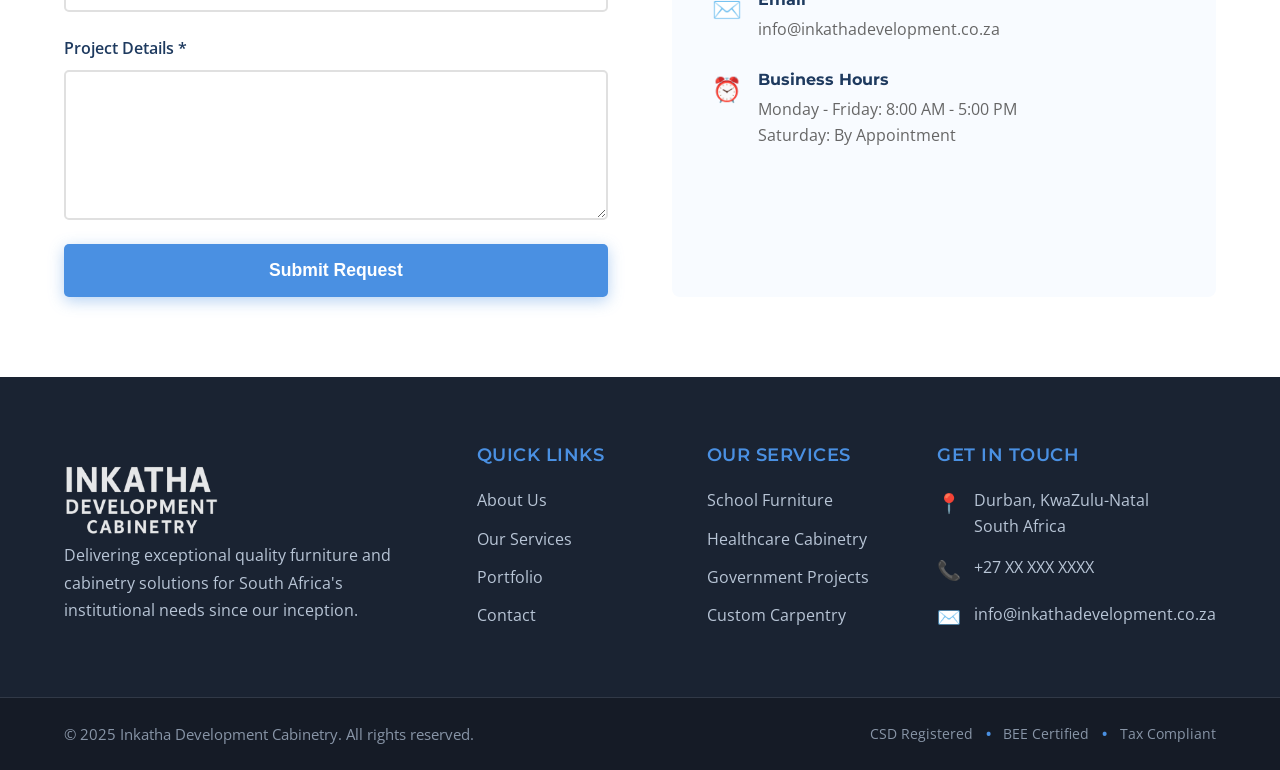
==== commit 26c91e0f: "added" ====
--- a/index.html
+++ b/index.html
@@ -384,18 +384,6 @@
         line-height: 1.6;
       }
 
-      /* Footer */
-      footer {
-        background: #1e3a5f;
-        color: white;
-        padding: 2rem 5%;
-        text-align: center;
-      }
-
-      footer p {
-        opacity: 0.9;
-      }
-
       /* Responsive Design */
       @media (max-width: 768px) {
         .hero h1 {
@@ -419,20 +407,36 @@
   </head>
   <body>
     <!-- Navigation -->
+    <!-- Navigation -->
     <nav>
       <div class="nav-container">
-        <img src="/images/logo.png" height="40px" width="80px" alt="">
+        <img src="/images/logo.png" height="40px" width="80px" alt="" />
+
+        <!-- Hamburger Menu Button -->
+        <button class="menu-toggle" aria-label="Toggle menu">
+          <span class="hamburger"></span>
+          <span class="hamburger"></span>
+          <span class="hamburger"></span>
+        </button>
+
         <ul class="nav-links">
-          <li><a href="#about">About</a></li>
-          <li><a href="#services">Services</a></li>
-          <li><a href="#portfolio">Portfolio</a></li>
-          <li><a href="#contact">Contact</a></li>
+          <li><a href="/about">About</a></li>
+          <li><a href="/services/">Services</a></li>
+          <li><a href="/portfolio/">Portfolio</a></li>
+          <li><a href="/contact/">Contact</a></li>
           <div class="flag-container">
-            <img src="/images/Flag_of_South_Africa.svg.webp" alt="South African Flag" class="sa-flag" />
+            <img
+              src="/images/Flag_of_South_Africa.svg.webp"
+              alt="South African Flag"
+              class="sa-flag"
+            />
           </div>
         </ul>
       </div>
     </nav>
+
+    <!-- Menu Overlay -->
+    <div class="menu-overlay"></div>
 
     <!-- Hero Section -->
     <section class="hero">
@@ -706,78 +710,118 @@
       </div>
     </section>
 
-<!-- Footer -->
-<footer class="main-footer">
-  <div class="footer-content">
-    <div class="footer-grid">
-      <!-- Company Info Column -->
-      <div class="footer-column">
-        <h3>Inkatha Development Cabinetry</h3>
-        <p>
-          Delivering exceptional quality furniture and cabinetry solutions for
-          South Africa's institutional needs since our inception.
-        </p>
-        <div class="footer-logo">
-          <img src="/images/logo.png" alt="Inkatha Development" height="50" />
+    <!-- Footer -->
+    <footer class="main-footer">
+      <div class="footer-content">
+        <div class="footer-grid">
+          <!-- Company Info Column -->
+          <div class="footer-column">
+            <div class="footer-logo">
+              <img
+                src="/images/footer_logo.png"
+                alt="Inkatha Development"
+                height="70"
+              />
+            </div>
+            <p>
+              Delivering exceptional quality furniture and cabinetry solutions
+              for South Africa's institutional needs since our inception.
+            </p>
+          </div>
+
+          <!-- Quick Links Column -->
+          <div class="footer-column">
+            <h4>Quick Links</h4>
+            <ul class="footer-links">
+              <li><a href="/about">About Us</a></li>
+              <li><a href="/services">Our Services</a></li>
+              <li><a href="/portfolio">Portfolio</a></li>
+              <li><a href="/contact">Contact</a></li>
+            </ul>
+          </div>
+
+          <!-- Services Column -->
+          <div class="footer-column">
+            <h4>Our Services</h4>
+            <ul class="footer-links">
+              <li><a href="/services">School Furniture</a></li>
+              <li><a href="/services">Healthcare Cabinetry</a></li>
+              <li><a href="/services">Government Projects</a></li>
+              <li><a href="/services">Custom Carpentry</a></li>
+            </ul>
+          </div>
+
+          <!-- Contact Column -->
+          <div class="footer-column">
+            <h4>Get In Touch</h4>
+            <ul class="footer-contact">
+              <li>
+                <span class="contact-icon">📍</span>
+                <span>Durban, KwaZulu-Natal<br />South Africa</span>
+              </li>
+              <li>
+                <span class="contact-icon">📞</span>
+                <span>+27 XX XXX XXXX</span>
+              </li>
+              <li>
+                <span class="contact-icon">✉️</span>
+                <span>info@inkathadevelopment.co.za</span>
+              </li>
+            </ul>
+          </div>
+        </div>
+
+        <!-- Bottom Bar -->
+        <div class="footer-bottom">
+          <div class="footer-bottom-content">
+            <p>
+              &copy; 2025 Inkatha Development Cabinetry. All rights reserved.
+            </p>
+            <div class="footer-certifications">
+              <span>CSD Registered</span>
+              <span class="separator">•</span>
+              <span>BEE Certified</span>
+              <span class="separator">•</span>
+              <span>Tax Compliant</span>
+            </div>
+          </div>
         </div>
       </div>
-
-      <!-- Quick Links Column -->
-      <div class="footer-column">
-        <h4>Quick Links</h4>
-        <ul class="footer-links">
-          <li><a href="#about">About Us</a></li>
-          <li><a href="#services">Our Services</a></li>
-          <li><a href="#portfolio">Portfolio</a></li>
-          <li><a href="#contact">Contact</a></li>
-        </ul>
-      </div>
-
-      <!-- Services Column -->
-      <div class="footer-column">
-        <h4>Our Services</h4>
-        <ul class="footer-links">
-          <li><a href="#services">School Furniture</a></li>
-          <li><a href="#services">Healthcare Cabinetry</a></li>
-          <li><a href="#services">Government Projects</a></li>
-          <li><a href="#services">Custom Carpentry</a></li>
-        </ul>
-      </div>
-
-      <!-- Contact Column -->
-      <div class="footer-column">
-        <h4>Get In Touch</h4>
-        <ul class="footer-contact">
-          <li>
-            <span class="contact-icon">📍</span>
-            <span>Durban, KwaZulu-Natal<br />South Africa</span>
-          </li>
-          <li>
-            <span class="contact-icon">📞</span>
-            <span>+27 XX XXX XXXX</span>
-          </li>
-          <li>
-            <span class="contact-icon">✉️</span>
-            <span>info@inkathadevelopment.co.za</span>
-          </li>
-        </ul>
-      </div>
-    </div>
-
-    <!-- Bottom Bar -->
-    <div class="footer-bottom">
-      <div class="footer-bottom-content">
-        <p>&copy; 2025 Inkatha Development Cabinetry. All rights reserved.</p>
-        <div class="footer-certifications">
-          <span>CSD Registered</span>
-          <span class="separator">•</span>
-          <span>BEE Certified</span>
-          <span class="separator">•</span>
-          <span>Tax Compliant</span>
-        </div>
-      </div>
-    </div>
-  </div>
-</footer>
+    </footer>
+    <script>
+      // Mobile Menu Toggle
+      const menuToggle = document.querySelector(".menu-toggle");
+      const navLinks = document.querySelector(".nav-links");
+      const menuOverlay = document.querySelector(".menu-overlay");
+      const navLinksItems = document.querySelectorAll(".nav-links a");
+
+      // Toggle menu
+      menuToggle.addEventListener("click", () => {
+        menuToggle.classList.toggle("active");
+        navLinks.classList.toggle("active");
+        menuOverlay.classList.toggle("active");
+        document.body.style.overflow = navLinks.classList.contains("active")
+          ? "hidden"
+          : "";
+      });
+
+      // Close menu when clicking overlay
+      menuOverlay.addEventListener("click", () => {
+        menuToggle.classList.remove("active");
+        navLinks.classList.remove("active");
+        menuOverlay.classList.remove("active");
+        document.body.style.overflow = "";
+      });
+
+      // Close menu when clicking nav links
+      navLinksItems.forEach((link) => {
+        link.addEventListener("click", () => {
+          menuToggle.classList.remove("active");
+          navLinks.classList.remove("active");
+          menuOverlay.classList.remove("active");
+          document.body.style.overflow = "";
+        });
+      });
+    </script>
   </body>
 </html>
--- a/styles/navbar.css
+++ b/styles/navbar.css
@@ -27,6 +27,7 @@
     display: flex;
     gap: 2rem;
     list-style: none;
+    align-items: center;
 }
 
 .nav-links a {
@@ -40,18 +41,9 @@
     color: #4a90e2;
 }
 
-/* Responsive Design for Navigation */
-@media (max-width: 768px) {
-    .nav-links {
-        display: none;
-    }
-}
-
-
 .flag-container {
     display: flex;
     align-items: center;
-    margin-left: auto;
 }
 
 .sa-flag {
@@ -61,9 +53,139 @@
     box-shadow: 0 2px 5px rgba(0, 0, 0, 0.1);
 }
 
-/* Responsive Design for Flag */
+/* Hamburger Menu */
+.menu-toggle {
+    display: none;
+    flex-direction: column;
+    cursor: pointer;
+    background: none;
+    border: none;
+    padding: 0;
+    z-index: 1001;
+}
+
+.hamburger {
+    width: 28px;
+    height: 3px;
+    background-color: #1e3a5f;
+    margin: 4px 0;
+    transition: all 0.3s ease;
+    border-radius: 3px;
+}
+
+/* Hamburger Animation */
+.menu-toggle.active .hamburger:nth-child(1) {
+    transform: rotate(45deg) translate(8px, 8px);
+}
+
+.menu-toggle.active .hamburger:nth-child(2) {
+    opacity: 0;
+    transform: translateX(-20px);
+}
+
+.menu-toggle.active .hamburger:nth-child(3) {
+    transform: rotate(-45deg) translate(8px, -8px);
+}
+
+/* Mobile Navigation */
 @media (max-width: 768px) {
+    .menu-toggle {
+        display: flex;
+    }
+
+    .nav-links {
+        position: fixed;
+        top: 0;
+        right: -100%;
+        height: 100vh;
+        width: 100%;
+        max-width: 400px;
+        background: white;
+        flex-direction: column;
+        justify-content: center;
+        align-items: center;
+        gap: 2.5rem;
+        transition: right 0.4s ease;
+        box-shadow: -5px 0 15px rgba(0, 0, 0, 0.1);
+        padding: 2rem;
+    }
+
+    .nav-links.active {
+        right: 0;
+    }
+
+    .nav-links li {
+        opacity: 0;
+        transform: translateX(50px);
+        transition: all 0.3s ease;
+    }
+
+    .nav-links.active li {
+        opacity: 1;
+        transform: translateX(0);
+    }
+
+    .nav-links.active li:nth-child(1) {
+        transition-delay: 0.1s;
+    }
+
+    .nav-links.active li:nth-child(2) {
+        transition-delay: 0.2s;
+    }
+
+    .nav-links.active li:nth-child(3) {
+        transition-delay: 0.3s;
+    }
+
+    .nav-links.active li:nth-child(4) {
+        transition-delay: 0.4s;
+    }
+
+    .nav-links.active .flag-container {
+        transition-delay: 0.5s;
+    }
+
+    .nav-links a {
+        font-size: 1.5rem;
+        padding: 1rem;
+    }
+
+    .flag-container {
+        margin-left: 0;
+        margin-top: 2rem;
+    }
+
     .sa-flag {
-        height: 25px;
+        height: 35px;
     }
+}
+
+/* Overlay for mobile menu */
+.menu-overlay {
+    display: none;
+    position: fixed;
+    top: 0;
+    left: 0;
+    width: 100%;
+    height: 100vh;
+    background: rgba(0, 0, 0, 0.5);
+    z-index: 999;
+    opacity: 0;
+    transition: opacity 0.3s ease;
+}
+
+.menu-overlay.active {
+    display: block;
+    opacity: 1;
+}
+
+@media (min-width: 769px) {
+    .menu-overlay {
+        display: none !important;
+    }
+}
+
+.nav-container img {
+    position: relative;
+    z-index: 1001;
 }
